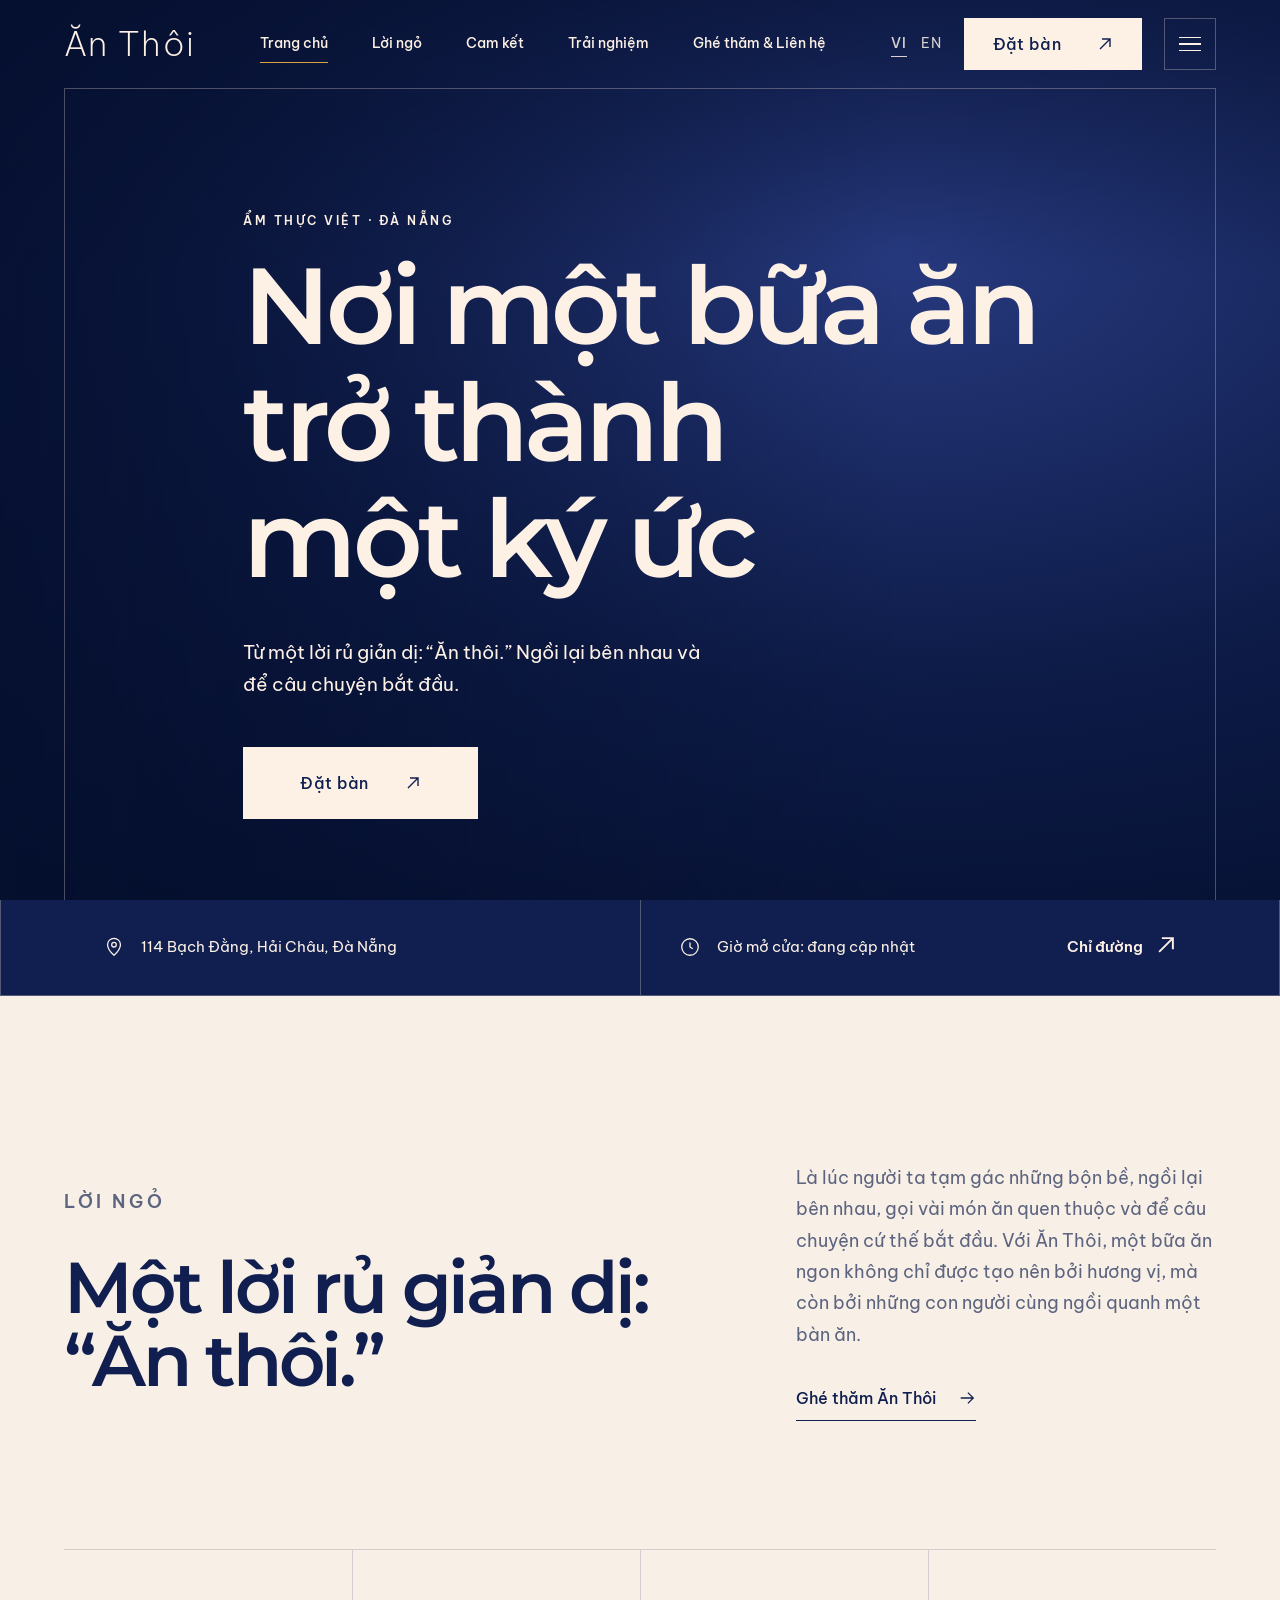
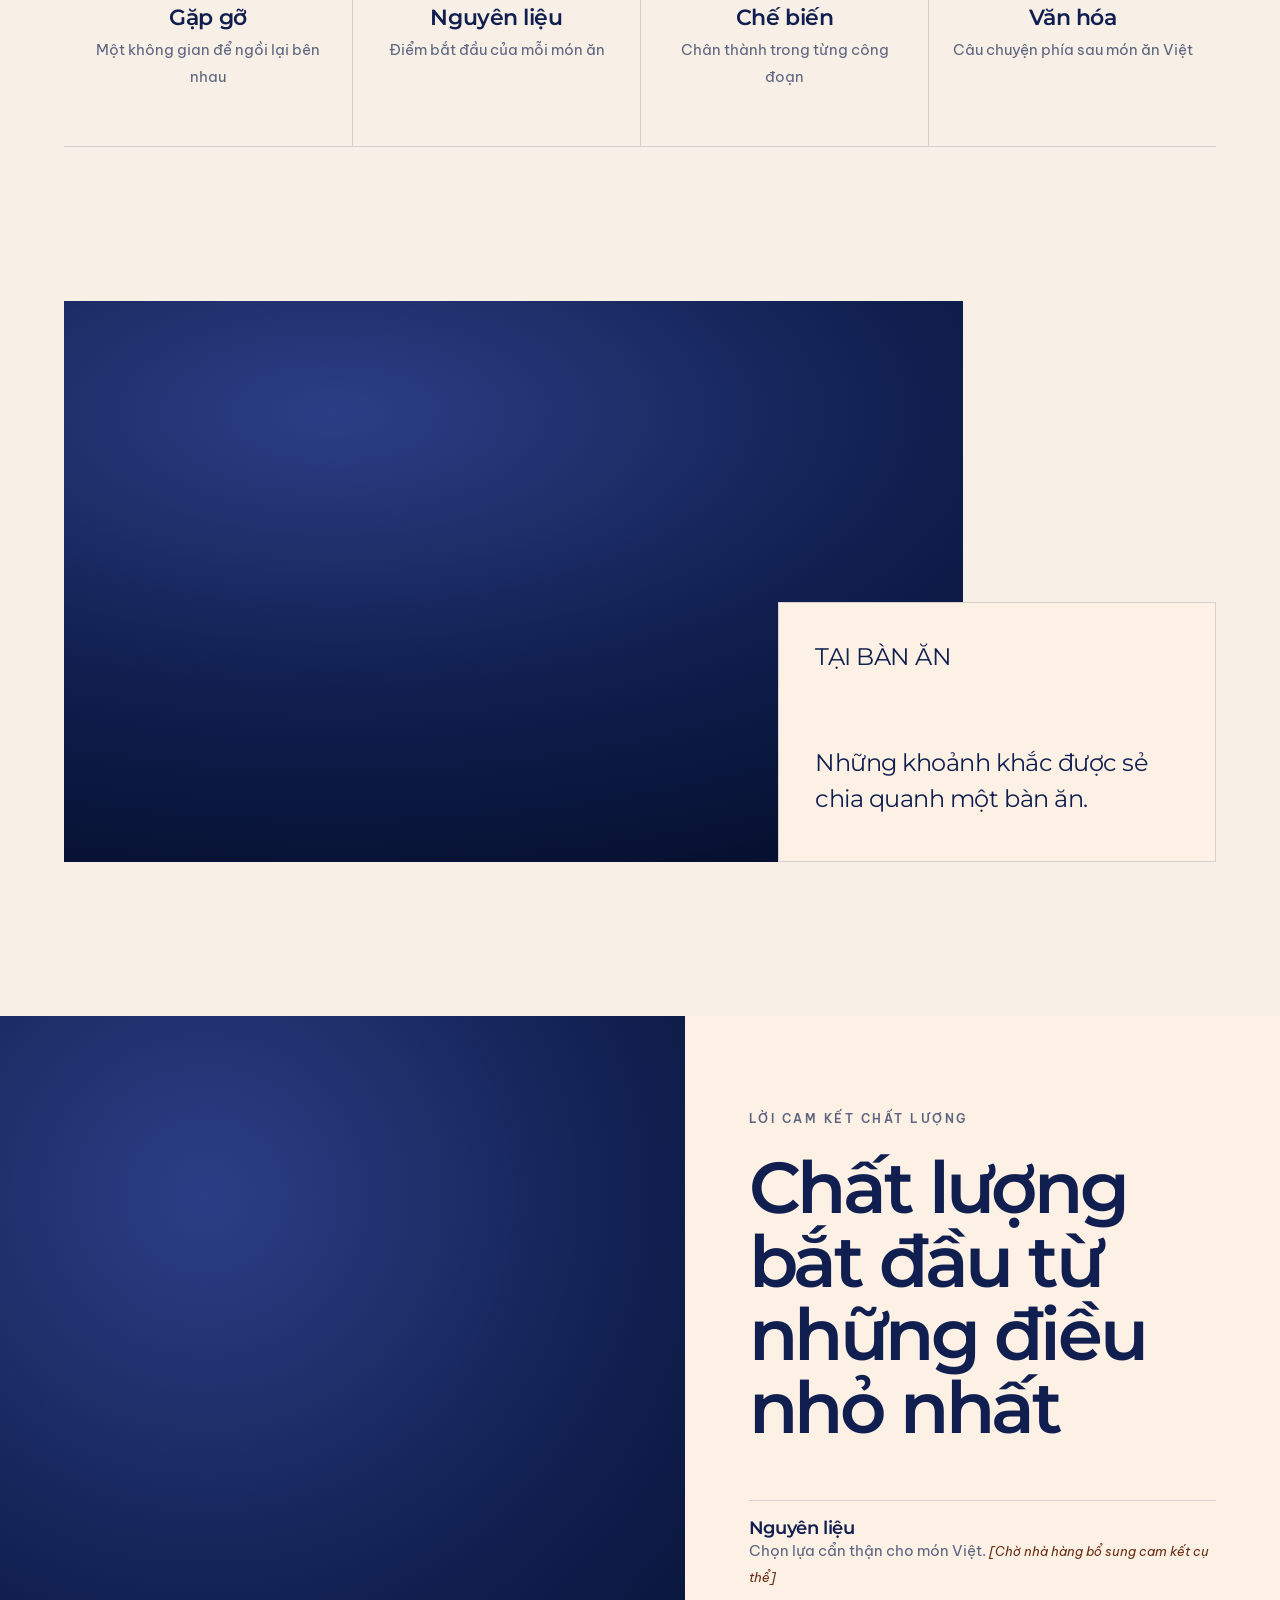
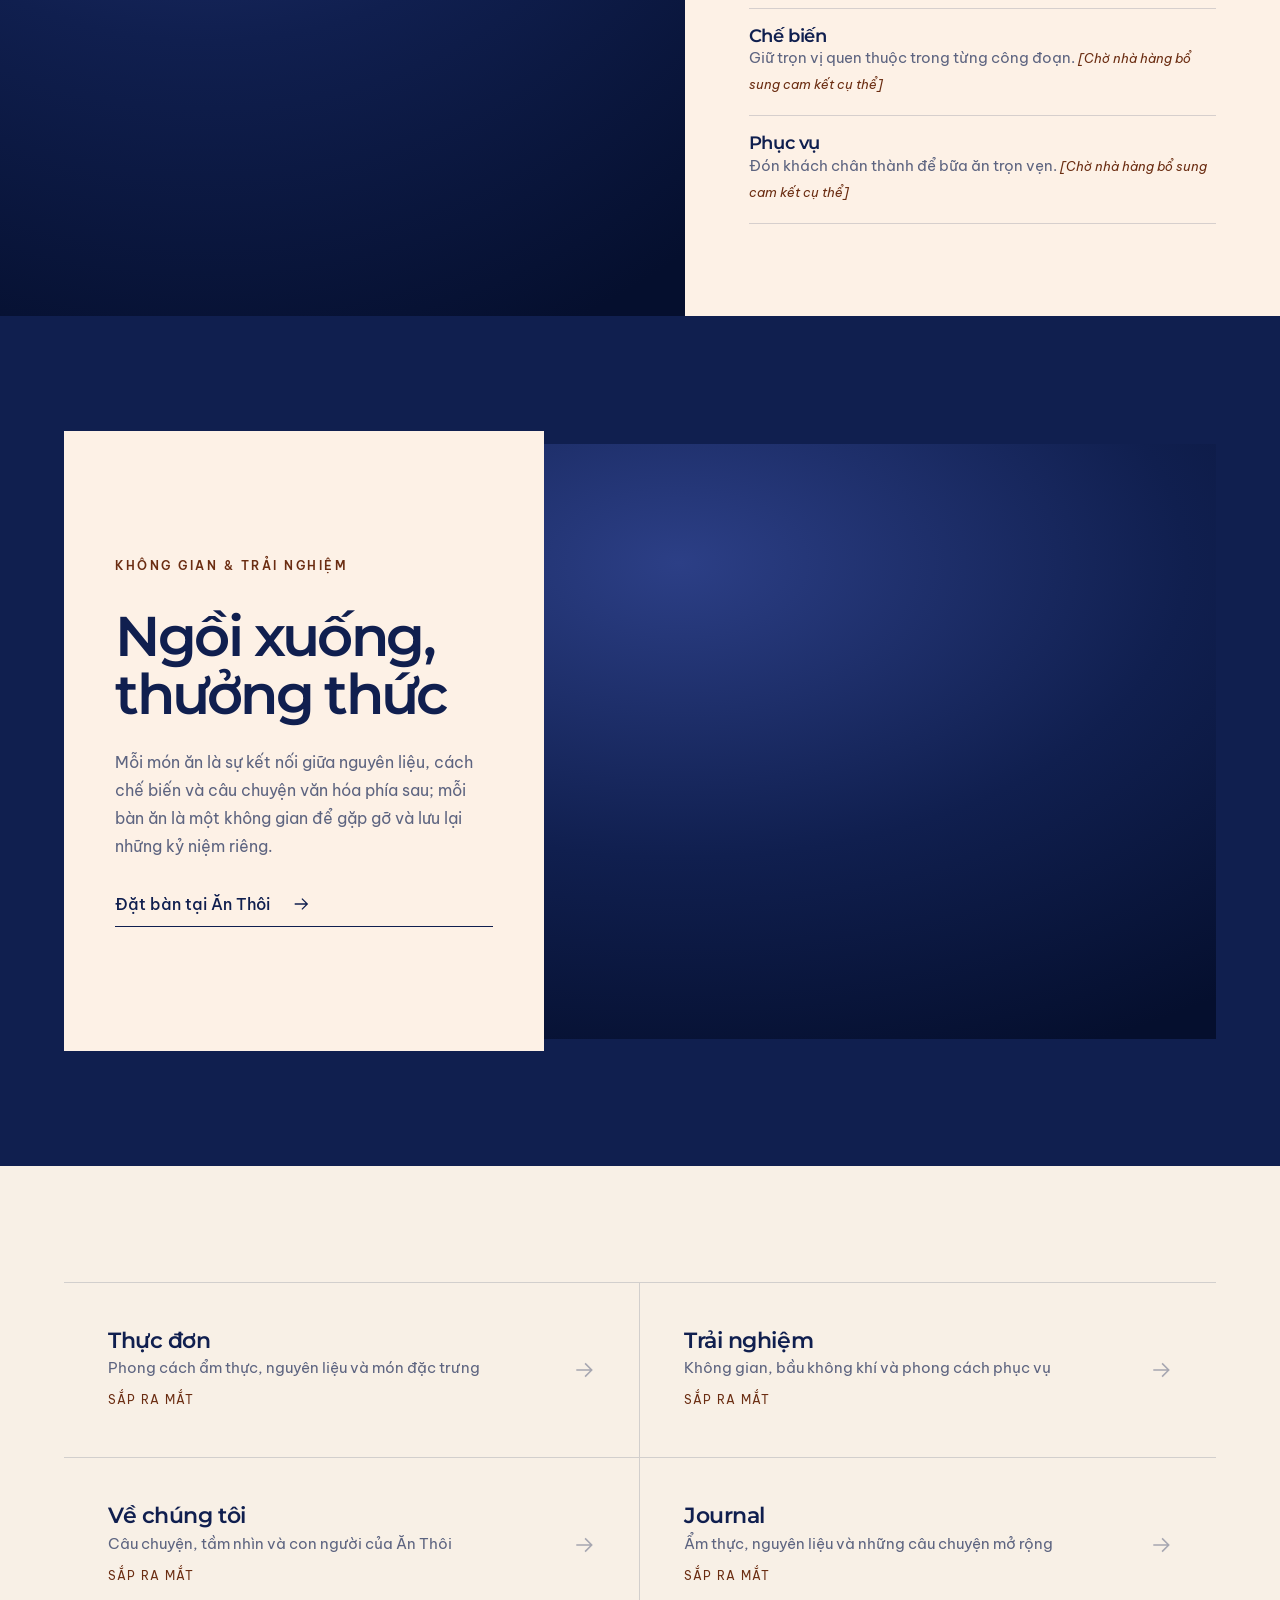
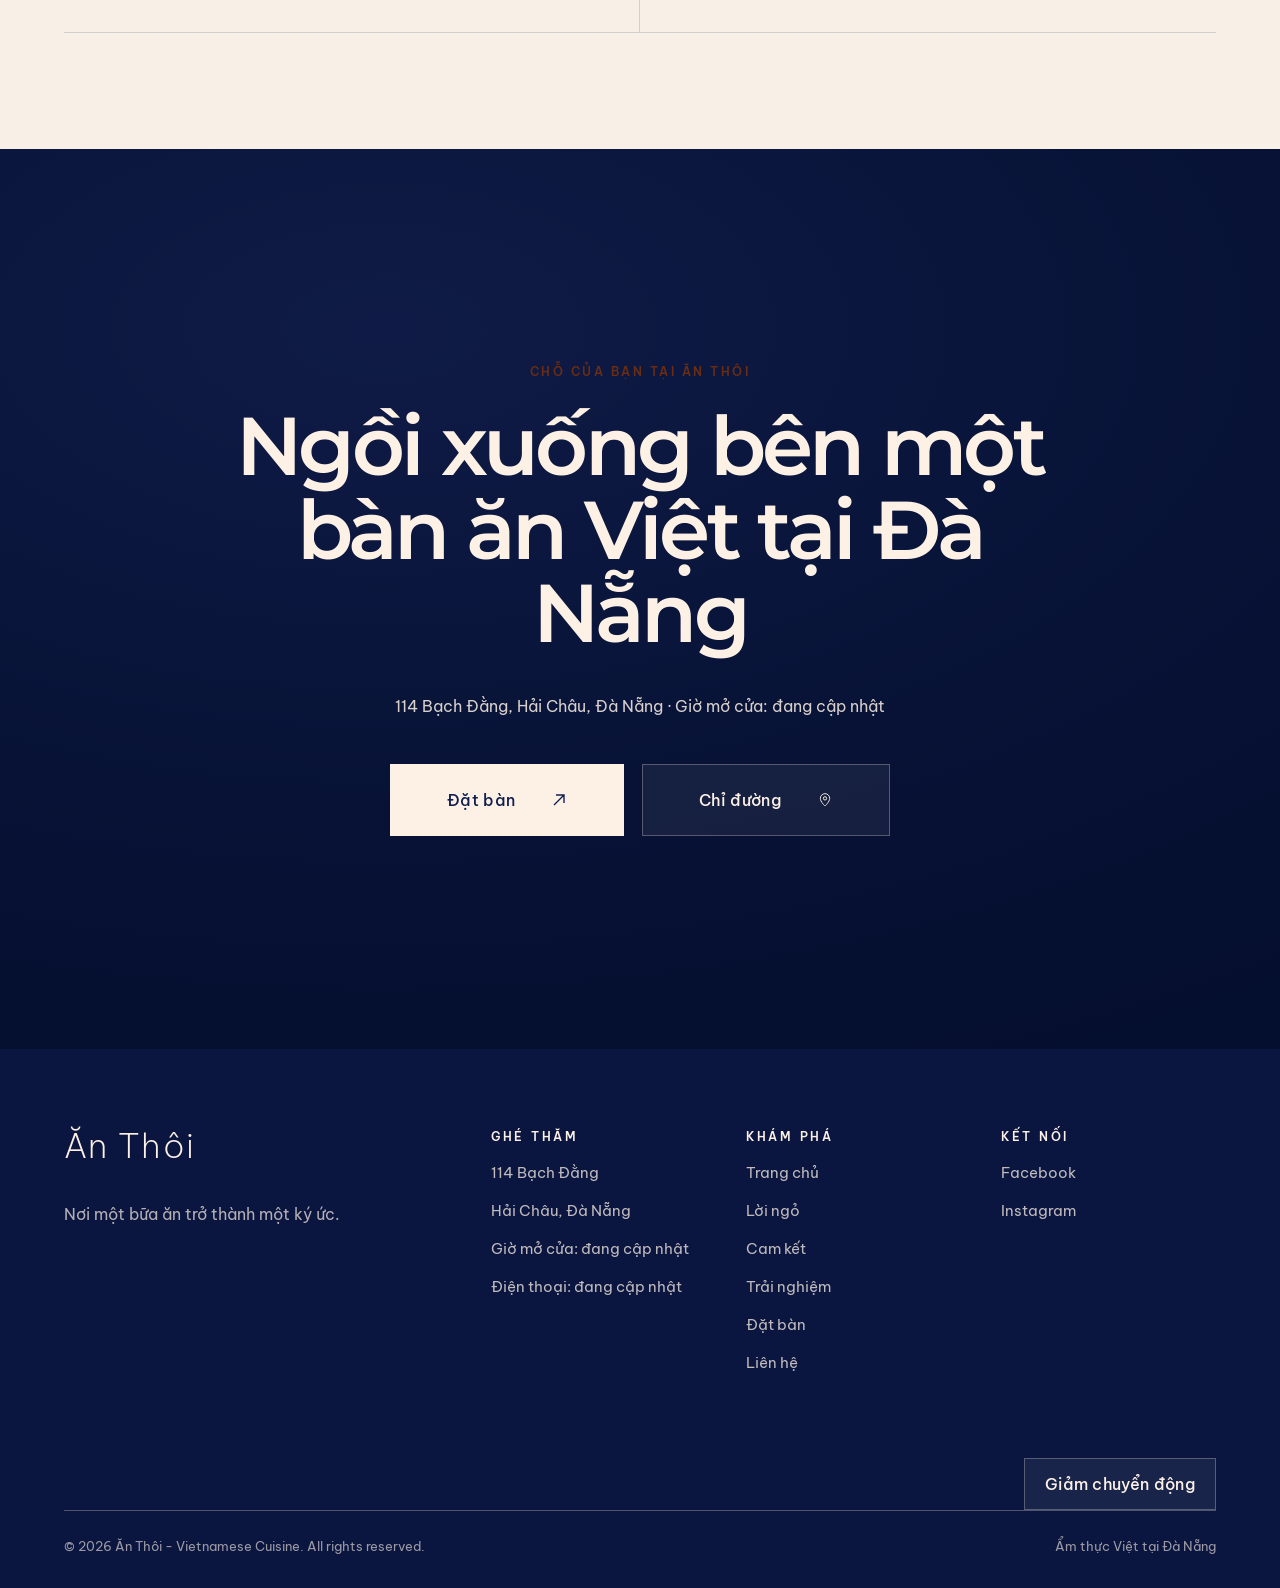
==== index.html @ 27030e76 "first commit" ====
<!DOCTYPE html>
<html lang="vi">
<head>
<meta charset="utf-8">
<meta name="viewport" content="width=device-width,initial-scale=1">
<title>Ăn Thôi - Ẩm thực Việt tại Đà Nẵng</title>
<meta name="description" content="Ăn Thôi - nhà hàng ẩm thực Việt tại 114 Bạch Đằng, Hải Châu, Đà Nẵng. Nơi một bữa ăn trở thành một ký ức.">
<link rel="preconnect" href="https://fonts.googleapis.com"><link rel="preconnect" href="https://fonts.gstatic.com" crossorigin>
<link href="https://fonts.googleapis.com/css2?family=Be+Vietnam+Pro:wght@200;400;500;600&family=Montserrat:wght@400;600&display=swap" rel="stylesheet">
<link rel="stylesheet" href="css/style.css">
</head>
<body>
<header class="header"><div class="header__in">
  <a class="logo" href="index.html" aria-label="Ăn Thôi - về trang chủ">Ăn Thôi</a>
  <nav class="nav" aria-label="Điều hướng chính">
    <a href="index.html" aria-current="page">Trang chủ</a>
    <a href="index.html#loi-ngo">Lời ngỏ</a>
    <a href="index.html#cam-ket">Cam kết</a>
    <a href="index.html#trai-nghiem">Trải nghiệm</a>
    <a href="lien-he.html">Ghé thăm &amp; Liên hệ</a>
  </nav>
  <div class="header__r">
    <span class="lang" aria-label="Ngôn ngữ"><b>VI</b><span>EN</span></span>
    <a class="btn" href="lien-he.html#dat-ban"><span>Đặt bàn</span><svg viewBox="0 0 16 16" fill="none" stroke="currentColor" stroke-width="1.4" aria-hidden="true"><path d="M3 13 13 3M5 3h8v8"/></svg></a>
    <button class="burger" aria-expanded="false" aria-controls="menu" aria-label="Mở menu"><i></i><i></i><i></i></button>
  </div>
</div></header>
<div class="drawer" id="menu" aria-hidden="true">
  <div class="drawer__bg"></div>
  <aside class="drawer__panel" aria-label="Menu">
    <div class="drawer__top"><a class="logo" href="index.html">Ăn Thôi</a><button class="drawer__close" type="button" aria-label="Đóng menu"><svg viewBox="0 0 20 20" fill="none" stroke="currentColor" stroke-width="1.5" aria-hidden="true"><path d="M4 4l12 12M16 4 4 16"/></svg></button></div>
    <nav class="drawer__nav" aria-label="Menu chính">
      <a href="index.html"><span>Trang chủ</span><svg viewBox="0 0 20 20" fill="none" stroke="currentColor" stroke-width="1.4" aria-hidden="true"><path d="M3 10h14M11 4l6 6-6 6"/></svg></a>
      <a href="index.html#loi-ngo"><span>Lời ngỏ</span><svg viewBox="0 0 20 20" fill="none" stroke="currentColor" stroke-width="1.4" aria-hidden="true"><path d="M3 10h14M11 4l6 6-6 6"/></svg></a>
      <a href="index.html#cam-ket"><span>Cam kết</span><svg viewBox="0 0 20 20" fill="none" stroke="currentColor" stroke-width="1.4" aria-hidden="true"><path d="M3 10h14M11 4l6 6-6 6"/></svg></a>
      <a href="index.html#trai-nghiem"><span>Trải nghiệm</span><svg viewBox="0 0 20 20" fill="none" stroke="currentColor" stroke-width="1.4" aria-hidden="true"><path d="M3 10h14M11 4l6 6-6 6"/></svg></a>
      <a href="lien-he.html"><span>Ghé thăm &amp; Liên hệ</span><svg viewBox="0 0 20 20" fill="none" stroke="currentColor" stroke-width="1.4" aria-hidden="true"><path d="M3 10h14M11 4l6 6-6 6"/></svg></a>
    </nav>
    <div class="drawer__foot"><a class="btn btn--navy btn--wide" href="lien-he.html#dat-ban"><span>Đặt bàn</span><svg viewBox="0 0 16 16" fill="none" stroke="currentColor" stroke-width="1.4" aria-hidden="true"><path d="M3 13 13 3M5 3h8v8"/></svg></a></div>
  </aside>
</div>
<main>
<section class="hero" aria-label="Giới thiệu">
  <div class="media">
    <img alt="" data-asset="heroImage" fetchpriority="high">
    <video autoplay muted loop playsinline preload="auto" data-asset="heroVideo"></video>
  </div>
  <div class="wrap hero__in">
    <p class="eyebrow">Ẩm thực Việt · Đà Nẵng</p>
    <h1><span class="l" style="--i:0"><span>Nơi một bữa ăn</span></span><span class="l" style="--i:1"><span>trở thành</span></span><span class="l" style="--i:2"><span>một ký ức</span></span></h1>
    <p class="hero__sub">Từ một lời rủ giản dị: “Ăn thôi.” Ngồi lại bên nhau và để câu chuyện bắt đầu.</p>
    <a class="btn btn--lg" href="lien-he.html#dat-ban"><span>Đặt bàn</span><svg viewBox="0 0 16 16" fill="none" stroke="currentColor" stroke-width="1.4" aria-hidden="true"><path d="M3 13 13 3M5 3h8v8"/></svg></a>
  </div>
</section>

<section class="infobar" aria-label="Thông tin ghé thăm"><div class="wrap">
  <div class="cell"><svg viewBox="0 0 24 24" fill="none" stroke="currentColor" stroke-width="1.4" aria-hidden="true"><path d="M12 21s7-6.2 7-11.5A7 7 0 0 0 5 9.5C5 14.8 12 21 12 21Z"/><circle cx="12" cy="9.5" r="2.5"/></svg><span>114 Bạch Đằng, Hải Châu, Đà Nẵng</span></div>
  <div class="cell"><span style="display:flex;gap:16px;align-items:center"><svg viewBox="0 0 24 24" fill="none" stroke="currentColor" stroke-width="1.4" aria-hidden="true"><circle cx="12" cy="12" r="9"/><path d="M12 7v5l3 2"/></svg><span>Giờ mở cửa: đang cập nhật</span></span><a href="https://www.google.com/maps/search/?api=1&query=114+B%E1%BA%A1ch+%C4%90%E1%BA%B1ng+H%E1%BA%A3i+Ch%C3%A2u+%C4%90%C3%A0+N%E1%BA%B5ng" target="_blank" rel="noopener">Chỉ đường <svg viewBox="0 0 16 16" fill="none" stroke="currentColor" stroke-width="1.4" aria-hidden="true"><path d="M3 13 13 3M5 3h8v8"/></svg></a></div>
</div></section>

<section class="intro wrap" id="loi-ngo">
  <div class="intro__top">
    <div class="reveal"><p class="eyebrow">Lời ngỏ</p><h2>Một lời rủ giản dị:<br>“Ăn thôi.”</h2></div>
    <div class="reveal">
      <p>Là lúc người ta tạm gác những bộn bề, ngồi lại bên nhau, gọi vài món ăn quen thuộc và để câu chuyện cứ thế bắt đầu. Với Ăn Thôi, một bữa ăn ngon không chỉ được tạo nên bởi hương vị, mà còn bởi những con người cùng ngồi quanh một bàn ăn.</p>
      <a class="link" href="lien-he.html">Ghé thăm Ăn Thôi <svg viewBox="0 0 20 20" fill="none" stroke="currentColor" stroke-width="1.4" aria-hidden="true"><path d="M3 10h14M11 4l6 6-6 6"/></svg></a>
    </div>
  </div>
  <div class="quad reveal">
    <div><h3>Gặp gỡ</h3><p>Một không gian để ngồi lại bên nhau</p></div>
    <div><h3>Nguyên liệu</h3><p>Điểm bắt đầu của mỗi món ăn</p></div>
    <div><h3>Chế biến</h3><p>Chân thành trong từng công đoạn</p></div>
    <div><h3>Văn hóa</h3><p>Câu chuyện phía sau món ăn Việt</p></div>
  </div>
</section>

<section class="moment wrap" aria-label="Tại bàn ăn">
  <div class="moment__box">
    <div class="media zoom"><img alt="Khoảnh khắc tại bàn ăn Ăn Thôi" data-asset="momentImage" loading="lazy"></div>
    <div class="card reveal"><p class="eyebrow">Tại bàn ăn</p><p>Những khoảnh khắc được sẻ chia quanh một bàn ăn.</p></div>
  </div>
</section>

<section class="split" id="cam-ket">
  <div class="media zoom"><img alt="Chuẩn bị món ăn tại Ăn Thôi" data-asset="qualityImage" loading="lazy"></div>
  <div class="panel reveal">
    <p class="eyebrow">Lời cam kết chất lượng</p>
    <h2>Chất lượng bắt đầu từ những điều nhỏ nhất</h2>
    <div class="pledge">
      <div><h3>Nguyên liệu</h3><p>Chọn lựa cẩn thận cho món Việt. <em>[Chờ nhà hàng bổ sung cam kết cụ thể]</em></p></div>
      <div><h3>Chế biến</h3><p>Giữ trọn vị quen thuộc trong từng công đoạn. <em>[Chờ nhà hàng bổ sung cam kết cụ thể]</em></p></div>
      <div><h3>Phục vụ</h3><p>Đón khách chân thành để bữa ăn trọn vẹn. <em>[Chờ nhà hàng bổ sung cam kết cụ thể]</em></p></div>
    </div>
  </div>
</section>

<section class="feature on-dark" id="trai-nghiem">
  <div class="wrap">
    <div class="card reveal">
      <p class="eyebrow" style="color:var(--rust)">Không gian &amp; trải nghiệm</p>
      <h2>Ngồi xuống, thưởng thức</h2>
      <p>Mỗi món ăn là sự kết nối giữa nguyên liệu, cách chế biến và câu chuyện văn hóa phía sau; mỗi bàn ăn là một không gian để gặp gỡ và lưu lại những kỷ niệm riêng.</p>
      <a class="link" href="lien-he.html#dat-ban">Đặt bàn tại Ăn Thôi <svg viewBox="0 0 20 20" fill="none" stroke="currentColor" stroke-width="1.4" aria-hidden="true"><path d="M3 10h14M11 4l6 6-6 6"/></svg></a>
    </div>
    <div class="media zoom"><img alt="Không gian Ăn Thôi" data-asset="experienceImage" loading="lazy"></div>
  </div>
</section>

<section class="wrap" aria-label="Khám phá thêm"><div class="tiles reveal">
  <div class="tile"><div><h3>Thực đơn</h3><p>Phong cách ẩm thực, nguyên liệu và món đặc trưng</p><small>Sắp ra mắt</small></div><svg viewBox="0 0 20 20" fill="none" stroke="currentColor" stroke-width="1.4" aria-hidden="true"><path d="M3 10h14M11 4l6 6-6 6"/></svg></div>
  <div class="tile"><div><h3>Trải nghiệm</h3><p>Không gian, bầu không khí và phong cách phục vụ</p><small>Sắp ra mắt</small></div><svg viewBox="0 0 20 20" fill="none" stroke="currentColor" stroke-width="1.4" aria-hidden="true"><path d="M3 10h14M11 4l6 6-6 6"/></svg></div>
  <div class="tile"><div><h3>Về chúng tôi</h3><p>Câu chuyện, tầm nhìn và con người của Ăn Thôi</p><small>Sắp ra mắt</small></div><svg viewBox="0 0 20 20" fill="none" stroke="currentColor" stroke-width="1.4" aria-hidden="true"><path d="M3 10h14M11 4l6 6-6 6"/></svg></div>
  <div class="tile"><div><h3>Journal</h3><p>Ẩm thực, nguyên liệu và những câu chuyện mở rộng</p><small>Sắp ra mắt</small></div><svg viewBox="0 0 20 20" fill="none" stroke="currentColor" stroke-width="1.4" aria-hidden="true"><path d="M3 10h14M11 4l6 6-6 6"/></svg></div>
</div></section>

<section class="cta" aria-label="Đặt bàn">
  <div class="media"><img alt="" data-asset="ctaImage" loading="lazy"></div>
  <div class="wrap cta__in reveal">
    <p class="eyebrow">Chỗ của bạn tại Ăn Thôi</p>
    <h2>Ngồi xuống bên một bàn ăn Việt tại Đà Nẵng</h2>
    <p class="cta__line">114 Bạch Đằng, Hải Châu, Đà Nẵng · Giờ mở cửa: đang cập nhật</p>
    <div class="cta__btns">
      <a class="btn btn--lg" href="lien-he.html#dat-ban"><span>Đặt bàn</span><svg viewBox="0 0 16 16" fill="none" stroke="currentColor" stroke-width="1.4" aria-hidden="true"><path d="M3 13 13 3M5 3h8v8"/></svg></a>
      <a class="btn btn--ghost btn--lg" href="https://www.google.com/maps/search/?api=1&query=114+B%E1%BA%A1ch+%C4%90%E1%BA%B1ng+H%E1%BA%A3i+Ch%C3%A2u+%C4%90%C3%A0+N%E1%BA%B5ng" target="_blank" rel="noopener"><span>Chỉ đường</span><svg viewBox="0 0 24 24" fill="none" stroke="currentColor" stroke-width="1.4" aria-hidden="true"><path d="M12 21s7-6.2 7-11.5A7 7 0 0 0 5 9.5C5 14.8 12 21 12 21Z"/><circle cx="12" cy="9.5" r="2.5"/></svg></a>
    </div>
  </div>
</section>
</main>
<footer class="footer"><div class="wrap">
  <div class="footer__grid">
    <div><a class="logo" href="index.html">Ăn Thôi</a><p class="footer__tag">Nơi một bữa ăn trở thành một ký ức.</p></div>
    <div><h4>Ghé thăm</h4><ul><li>114 Bạch Đằng</li><li>Hải Châu, Đà Nẵng</li><li>Giờ mở cửa: đang cập nhật</li><li>Điện thoại: đang cập nhật</li></ul></div>
    <div><h4>Khám phá</h4><ul><li><a href="index.html">Trang chủ</a></li><li><a href="index.html#loi-ngo">Lời ngỏ</a></li><li><a href="index.html#cam-ket">Cam kết</a></li><li><a href="index.html#trai-nghiem">Trải nghiệm</a></li><li><a href="lien-he.html#dat-ban">Đặt bàn</a></li><li><a href="lien-he.html">Liên hệ</a></li></ul></div>
    <div><h4>Kết nối</h4><ul><li><a href="https://www.facebook.com/" target="_blank" rel="noopener">Facebook</a></li><li><a href="https://www.instagram.com/" target="_blank" rel="noopener">Instagram</a></li></ul></div>
  </div>
  <div class="footer__tools"><button class="btn btn--ghost" id="reduceMotion" type="button" aria-pressed="false"><span>Giảm chuyển động</span></button></div>
  <div class="footer__bar"><span>© 2026 Ăn Thôi - Vietnamese Cuisine. All rights reserved.</span><span>Ẩm thực Việt tại Đà Nẵng</span></div>
</div></footer>
<script src="js/assets-config.js"></script>
<script src="js/script.js"></script>
</body></html>
---- css/style.css ----
/* ===== 1. TOKENS ===== */
:root{
  --navy:#101f4f; --navy-d:#050f2e; --cream:#fdf1e6; --paper:#f8f0e6;
  --ink:#101f4f; --muted:#5d6480; --rust:#6b2d12; --gold:#d9a441;
  --line:rgba(16,31,79,.16); --line-l:rgba(253,241,230,.28);
  --f-head:"Montserrat",system-ui,sans-serif;
  --f-body:"Be Vietnam Pro",system-ui,sans-serif;
  --ease:cubic-bezier(.2,.7,.2,1); --pad:clamp(20px,5vw,92px);
}
/* ===== 2. BASE ===== */
*{box-sizing:border-box;margin:0}
html{scroll-behavior:smooth}
body{background:var(--paper);color:var(--ink);font:400 1rem/1.75 var(--f-body);-webkit-font-smoothing:antialiased;overflow-x:hidden}
img,video{max-width:100%;display:block}
a{color:inherit;text-decoration:none}
:focus-visible{outline:2px solid var(--gold);outline-offset:3px}
h1,h2,h3{font-family:var(--f-head);font-weight:600;letter-spacing:-.045em;line-height:1.02}
h2{font-size:clamp(2.4rem,5.6vw,5.2rem)}
.eyebrow{font-size:.78rem;font-weight:600;letter-spacing:.2em;text-transform:uppercase;color:var(--rust);margin-bottom:22px}
.on-dark .eyebrow,.hero .eyebrow{color:var(--cream)}
.wrap{padding-inline:var(--pad);max-width:1560px;margin-inline:auto}
.muted{color:var(--muted)}
/* Khung ảnh: có nền gradient dự phòng khi chưa có file */
.media{position:relative;overflow:hidden;background:radial-gradient(120% 90% at 30% 20%,#2c3f86,var(--navy) 55%,var(--navy-d))}
.media img,.media video{position:absolute;inset:0;width:100%;height:100%;object-fit:cover}
/* ===== 3. NÚT & LINK ===== */
.btn{display:inline-flex;align-items:center;gap:36px;min-height:52px;padding:0 28px;background:var(--cream);color:var(--navy);border:1px solid var(--cream);font:500 1rem var(--f-body);letter-spacing:.02em;cursor:pointer;position:relative;overflow:hidden;transition:color .4s var(--ease),transform .3s var(--ease)}
.btn::before{content:"";position:absolute;inset:0;background:var(--gold);transform:translateY(101%);transition:transform .45s var(--ease)}
.btn>*{position:relative;z-index:1}
.btn:hover::before,.btn:focus-visible::before{transform:none}
.btn:active{transform:scale(.97)}
.btn svg{width:16px;height:16px;transition:transform .35s var(--ease)} .btn:hover svg{transform:translate(3px,-3px)}
.btn--navy{background:var(--navy);color:var(--cream);border-color:var(--navy)} .btn--navy::before{background:var(--navy-d)}
.btn--lg{min-height:72px;padding:0 56px 0 56px}
.link{display:inline-flex;align-items:center;gap:22px;padding-bottom:8px;border-bottom:1px solid currentColor;font-weight:500;transition:gap .35s var(--ease),color .3s}
.link:hover{gap:34px;color:var(--rust)}
.link svg{width:18px;height:18px}
/* ===== 4. HEADER ===== */
.header{position:fixed;inset:0 0 auto;z-index:60;color:var(--cream);transition:background .4s,box-shadow .4s}
.header__in{display:flex;align-items:center;justify-content:space-between;gap:24px;height:88px;padding-inline:var(--pad)}
.header.is-solid{background:var(--navy);box-shadow:0 12px 30px rgba(5,15,46,.25)}
.header.is-solid .header__in{height:72px}
.logo{font:200 2.1rem/1 var(--f-body);letter-spacing:.04em}
.nav{display:flex;gap:44px;opacity:0;pointer-events:none;transition:opacity .5s}
.is-solid .nav{opacity:1;pointer-events:auto}
.nav a,.menu a.sub{font-size:.9rem;font-weight:500;position:relative;padding:6px 0}
.nav a::after{content:"";position:absolute;left:0;bottom:0;width:100%;height:1px;background:var(--gold);transform:scaleX(0);transform-origin:right;transition:transform .4s var(--ease)}
.nav a:hover::after,.nav a[aria-current]::after{transform:scaleX(1);transform-origin:left}
.header__r{display:flex;align-items:center;gap:22px}
.lang{display:flex;gap:14px;font-size:.88rem;letter-spacing:.06em;opacity:.85}
.lang b{font-weight:500;border-bottom:1px solid currentColor}
.burger{width:52px;height:52px;background:none;border:1px solid var(--line-l);color:inherit;cursor:pointer;transition:background .3s}
.burger:hover{background:rgba(253,241,230,.12)}
.burger i{display:block;width:22px;height:1.5px;background:currentColor;margin:5px auto;transition:transform .4s var(--ease),opacity .3s}
.burger[aria-expanded=true] i:nth-child(1){transform:translateY(6.5px) rotate(45deg)}
.burger[aria-expanded=true] i:nth-child(2){opacity:0}
.burger[aria-expanded=true] i:nth-child(3){transform:translateY(-6.5px) rotate(-45deg)}
/* Menu toàn màn hình */
/* ===== 5. HERO ===== */
.hero{position:relative;min-height:100svh;display:flex;align-items:flex-end;color:var(--cream);overflow:hidden;padding:150px 0 clamp(50px,9vh,110px)}
.hero>.media{position:absolute;inset:-5% 0;background:radial-gradient(110% 80% at 70% 30%,#33489a,var(--navy) 55%,var(--navy-d))}
.hero::before{content:"";position:absolute;inset:0;z-index:1;background:linear-gradient(90deg,rgba(5,15,46,.78),rgba(5,15,46,.25) 70%),linear-gradient(180deg,rgba(5,15,46,.5),transparent 30%)}
/* đường kẻ lưới mảnh như bản mẫu */
.hero::after{content:"";position:absolute;inset:88px var(--pad) 0;z-index:2;border:solid var(--line-l);border-width:1px 1px 0;pointer-events:none}
.hero__in{position:relative;z-index:3}
.hero h1{font-size:clamp(3rem,8.4vw,8rem);line-height:.98;margin:0 0 34px;font-weight:600}
.hero h1 .l{display:block;overflow:hidden;padding-bottom:.1em}
.hero h1 .l>span{display:block;transform:translateY(110%);animation:rise 1.2s var(--ease) forwards;animation-delay:calc(.2s + var(--i)*.15s)}
@keyframes rise{to{transform:none}}
.hero__sub,.hero .btn,.hero .eyebrow{opacity:0;animation:fade 1s .8s forwards}
.hero .eyebrow{animation-delay:.1s}
@keyframes fade{to{opacity:1}}
.hero__sub{max-width:36ch;font-size:1.2rem;line-height:1.7;opacity:0;margin-bottom:46px}
/* ===== 6. THANH THÔNG TIN ===== */
.infobar{background:var(--navy);color:var(--cream)}
.infobar .wrap{display:grid;grid-template-columns:1fr 1fr;border:solid var(--line-l);border-width:0 1px 1px}
.infobar .cell{display:flex;align-items:center;gap:16px;padding:34px clamp(20px,3vw,48px);font-size:.95rem}
.infobar .cell+.cell{border-left:1px solid var(--line-l);justify-content:space-between}
.infobar svg{width:22px;height:22px;flex:none}
.infobar a{display:inline-flex;gap:12px;font-weight:600}
/* ===== 7. LỜI NGỎ ===== */
.intro{padding-block:clamp(90px,13vw,190px) 0}
.intro__top{display:grid;grid-template-columns:1.5fr 1fr;gap:clamp(30px,8vw,140px);align-items:center}
.intro__top p{color:var(--muted);font-size:1.12rem;margin-bottom:34px}
.quad{display:grid;grid-template-columns:repeat(4,1fr);margin-top:clamp(70px,10vw,140px);border-block:1px solid var(--line)}
.quad div{padding:56px 20px;text-align:center;transition:background .4s}
.quad div+div{border-left:1px solid var(--line)}
.quad div:hover{background:var(--cream)}
.quad h3{font-size:1.4rem;letter-spacing:-.02em;margin-bottom:8px}
.quad p{color:var(--muted);font-size:.95rem}
/* ===== 8. ẢNH LỚN + THẺ CHỒNG ===== */
.moment{padding-block:clamp(90px,12vw,170px) 0}
.moment__box{position:relative;padding-bottom:0}
.moment .media{width:78%;aspect-ratio:16/10}
.moment .card{position:absolute;right:0;bottom:0;width:min(460px,38%);background:var(--cream);border:1px solid var(--line);padding:36px 36px 44px}
.moment .card .eyebrow{margin:0 0 70px;color:var(--navy)}
.moment .card p{font-size:1.5rem;line-height:1.5;letter-spacing:-.02em;font-family:var(--f-head);font-weight:400}
/* ===== 9. SPLIT (ảnh + khung kem) ===== */
.split{display:grid;grid-template-columns:1.15fr 1fr;margin-top:clamp(90px,12vw,170px);min-height:min(100svh,900px)}
.split .media{min-height:520px}
.panel{background:var(--cream);padding:clamp(40px,7vw,120px) clamp(24px,5vw,90px);display:flex;flex-direction:column;justify-content:center}
.panel h2{margin-bottom:30px}
.panel>p{color:var(--muted);margin-bottom:22px;max-width:46ch}
.panel .link{align-self:flex-start;margin-top:14px}
.pledge{margin-top:26px;border-top:1px solid var(--line)}
.pledge div{padding:18px 0;border-bottom:1px solid var(--line)}
.pledge h3{font-size:1.15rem;letter-spacing:-.02em}
.pledge p{color:var(--muted);font-size:.93rem}
.pledge em{color:var(--rust);font-size:.82rem}
/* ===== 10. TRẢI NGHIỆM (nền navy, thẻ chồng) ===== */
.feature{background:var(--navy);color:var(--cream);padding-block:clamp(60px,9vw,130px)}
.feature .wrap{display:grid;grid-template-columns:repeat(12,1fr);align-items:center}
.feature .card{grid-column:1/6;grid-row:1;z-index:2;background:var(--cream);color:var(--navy);padding:clamp(32px,4vw,64px);min-height:620px;display:flex;flex-direction:column;justify-content:center}
.feature .card h2{font-size:clamp(2.2rem,4.4vw,4.4rem);margin-bottom:26px}
.feature .card p{color:var(--muted);margin-bottom:30px}
.feature .media{grid-column:5/13;grid-row:1;aspect-ratio:4/3.1}
/* ===== 11. LỜI MỜI + LƯỚI LIÊN KẾT ===== */
.invite{padding-block:clamp(90px,12vw,170px) 0}
.invite__top{display:grid;grid-template-columns:1.5fr 1fr;gap:clamp(30px,8vw,140px);align-items:end;margin-bottom:clamp(50px,8vw,110px)}
.invite__top p{color:var(--muted)}
.split--flip{margin-top:0;grid-template-columns:1.25fr 1fr}
.tiles{display:grid;grid-template-columns:1fr 1fr;border-top:1px solid var(--line);margin-block:clamp(70px,9vw,130px)}
.tile{padding:46px 44px;border-bottom:1px solid var(--line);display:flex;justify-content:space-between;align-items:center;gap:20px;transition:background .4s}
.tile:nth-child(odd){border-right:1px solid var(--line)}
.tile:hover{background:var(--cream)}
.tile h3{font-size:1.4rem;letter-spacing:-.02em;margin-bottom:4px}
.tile p{color:var(--muted);font-size:.92rem}
.tile small{display:block;margin-top:8px;color:var(--rust);font-size:.78rem;letter-spacing:.1em;text-transform:uppercase}
.tile svg{width:22px;height:22px;opacity:.35;flex:none}
/* ===== 12. LIÊN HỆ / ĐẶT BÀN ===== */
.page-top{background:var(--navy);color:var(--cream);padding:170px 0 clamp(60px,9vw,120px)}
.page-top h1{font-size:clamp(3rem,8vw,7.5rem)}
.contact{display:grid;grid-template-columns:5fr 6fr;gap:clamp(30px,6vw,110px);padding-block:clamp(70px,9vw,130px)}
.info dl{display:grid;gap:26px;margin-bottom:36px}
.info dt{font:600 .78rem var(--f-body);letter-spacing:.2em;text-transform:uppercase;color:var(--rust);margin-bottom:4px}
.info .media{aspect-ratio:16/10;margin-top:40px}
.form{display:grid;grid-template-columns:1fr 1fr;gap:22px;align-content:start;background:var(--cream);padding:clamp(24px,4vw,56px)}
.form h2{grid-column:1/-1;font-size:clamp(2rem,3.4vw,3rem)}
.field{display:grid;gap:6px} .field.full{grid-column:1/-1}
.field label{font-size:.85rem;color:var(--muted)}
.field input,.field select,.field textarea{width:100%;min-height:52px;padding:12px 14px;background:transparent;color:var(--navy);border:1px solid var(--line);font:inherit;transition:border-color .3s}
.field textarea{min-height:100px;resize:vertical}
.field input:focus,.field select:focus,.field textarea:focus{border-color:var(--navy);outline:0}
.field .err{color:#a8321a;font-size:.82rem;min-height:1.2em}
.form .btn{grid-column:1/-1;justify-content:space-between}
.form__ok{grid-column:1/-1;padding:18px;border:1px solid var(--navy)}
/* ===== 13. FOOTER ===== */
.footer{background:var(--navy-d);color:var(--cream);padding-block:80px 30px}
.footer__grid{display:grid;grid-template-columns:1.5fr 1fr 1fr 1fr;gap:40px}
.footer h4{font:600 .78rem var(--f-body);letter-spacing:.2em;text-transform:uppercase;color:var(--gold);margin-bottom:16px}
.footer ul{padding:0} .footer li{list-style:none;color:rgba(253,241,230,.75);font-size:.93rem;margin-bottom:8px}
.footer a:hover{color:var(--gold)}
.footer__bar{margin-top:60px;padding-top:24px;border-top:1px solid var(--line-l);display:flex;justify-content:space-between;gap:16px;flex-wrap:wrap;font-size:.82rem;color:rgba(253,241,230,.6)}
/* ===== 14. REVEAL ===== */
.reveal{opacity:0;transform:translateY(28px);transition:opacity 1s var(--ease),transform 1s var(--ease)}
.reveal.is-in{opacity:1;transform:none}
.media.zoom img,.media.zoom video{transform:scale(1.14);transition:transform 2s var(--ease)}
.media.zoom.is-in img,.media.zoom.is-in video{transform:scale(1)}
/* ===== 15. RESPONSIVE ===== */
@media(max-width:1100px){.nav{display:none}}
@media(max-width:900px){
  .header__in{height:72px}.lang{display:none}.hero::after{inset-block-start:72px}
  .intro__top,.invite__top,.contact,.split,.split--flip{grid-template-columns:1fr}
  .quad{grid-template-columns:1fr 1fr}.quad div:nth-child(3){border-left:0}.quad div:nth-child(n+3){border-top:1px solid var(--line)}
  .moment .media{width:100%;aspect-ratio:4/3}
  .moment .card{position:static;width:100%;margin-top:-1px}.moment .card .eyebrow{margin-bottom:30px}
  .feature .wrap{display:block}.feature .card{min-height:0}.feature .media{aspect-ratio:4/3}
  .tiles{grid-template-columns:1fr}.tile:nth-child(odd){border-right:0}
  .infobar .wrap{grid-template-columns:1fr}.infobar .cell+.cell{border-left:0;border-top:1px solid var(--line-l)}
  .footer__grid{grid-template-columns:1fr 1fr}
}
@media(max-width:560px){.form{grid-template-columns:1fr}.footer__grid{grid-template-columns:1fr}.header__r .btn{padding:0 16px;gap:10px;min-height:46px}.header__r .btn svg{display:none}.quad{grid-template-columns:1fr}.quad div+div{border-left:0;border-top:1px solid var(--line)}.btn--lg{padding:0 28px;width:100%;justify-content:space-between}}
@media(prefers-reduced-motion:reduce){*{animation-duration:.01s!important;animation-delay:0s!important;transition-duration:.01s!important}html{scroll-behavior:auto}}

/* ===== 16. NGĂN KÉO MENU (bên phải) ===== */
.drawer{position:fixed;inset:0;z-index:80;visibility:hidden;transition:visibility 0s .6s}
.drawer.is-open{visibility:visible;transition:none}
.drawer__bg{position:absolute;inset:0;background:rgba(5,15,46,.62);opacity:0;transition:opacity .5s}
.drawer.is-open .drawer__bg{opacity:1}
.drawer__panel{position:absolute;inset:0 0 0 auto;width:min(100%,clamp(400px,40vw,640px));background:var(--paper);color:var(--navy);display:flex;flex-direction:column;transform:translateX(100%);transition:transform .6s var(--ease)}
.drawer.is-open .drawer__panel{transform:none}
.drawer__top{display:flex;justify-content:space-between;align-items:center;flex:none;height:100px;padding:0 clamp(24px,3.5vw,48px);border-bottom:1px solid var(--line)}
.drawer__close{display:grid;place-items:center;width:52px;height:52px;border:1px solid var(--line);background:none;color:var(--navy);cursor:pointer;transition:background .3s}
.drawer__close:hover{background:var(--cream)} .drawer__close svg{width:20px;height:20px}
.drawer__nav{flex:1;overflow-y:auto;padding:8px clamp(24px,3.5vw,48px)}
.drawer__nav a{display:flex;justify-content:space-between;align-items:center;gap:20px;padding:30px 0;border-bottom:1px solid var(--line);font:500 clamp(1.4rem,2.2vw,2rem)/1.2 var(--f-body);transition:padding-left .4s var(--ease),color .3s}
.drawer__nav a:hover{padding-left:14px;color:var(--rust)}
.drawer__nav svg{width:22px;height:22px;flex:none}
.drawer__foot{flex:none;padding:24px clamp(24px,3.5vw,48px);border-top:1px solid var(--line)}
.btn--wide{width:100%;justify-content:space-between;min-height:68px;padding:0 36px}
/* ===== 17. KHỐI ĐẶT BÀN CUỐI TRANG ===== */
.cta{position:relative;min-height:100svh;display:grid;place-items:center;text-align:center;color:var(--cream);overflow:hidden;padding:120px 0}
.cta .media{position:absolute;inset:0}
.cta::before{content:"";position:absolute;inset:0;z-index:1;background:rgba(5,15,46,.72)}
.cta__in{position:relative;z-index:2;display:flex;flex-direction:column;align-items:center}
.cta h2{max-width:15ch;margin-bottom:36px;font-size:clamp(2.6rem,6.4vw,6rem)}
.cta__line{color:rgba(253,241,230,.85);margin-bottom:44px}
.cta__btns{display:flex;gap:18px;flex-wrap:wrap;justify-content:center}
.btn--ghost{background:rgba(253,241,230,.06);color:var(--cream);border-color:var(--line-l)}
.btn--ghost:hover,.btn--ghost:focus-visible{color:var(--navy)}
/* ===== 18. FOOTER (cập nhật) ===== */
.footer{background:#0a1640}
.footer__grid{grid-template-columns:1.8fr 1fr 1fr 1fr}
.footer h4{color:var(--cream);font-weight:600;letter-spacing:.22em}
.footer__tag{margin-top:34px;max-width:30ch;color:rgba(253,241,230,.7)}
.footer li{margin-bottom:12px}
.footer__tools{display:flex;justify-content:flex-end;margin-top:70px}
.footer__tools .btn{min-height:52px;padding:0 20px}
.footer__bar{margin-top:0}
/* ===== 19. GIẢM CHUYỂN ĐỘNG (nút ở footer) ===== */
.reduce-motion *,.reduce-motion *::before,.reduce-motion *::after{animation-duration:.01s!important;animation-delay:0s!important;transition-duration:.01s!important;scroll-behavior:auto!important}
@media(max-width:900px){.drawer__top{height:80px}.drawer__nav a{padding:24px 0}.footer__grid{grid-template-columns:1fr 1fr}}
@media(max-width:560px){.cta__btns .btn{width:100%;justify-content:space-between}.footer__grid{grid-template-columns:1fr}.footer__tools{justify-content:stretch}.footer__tools .btn{width:100%}}
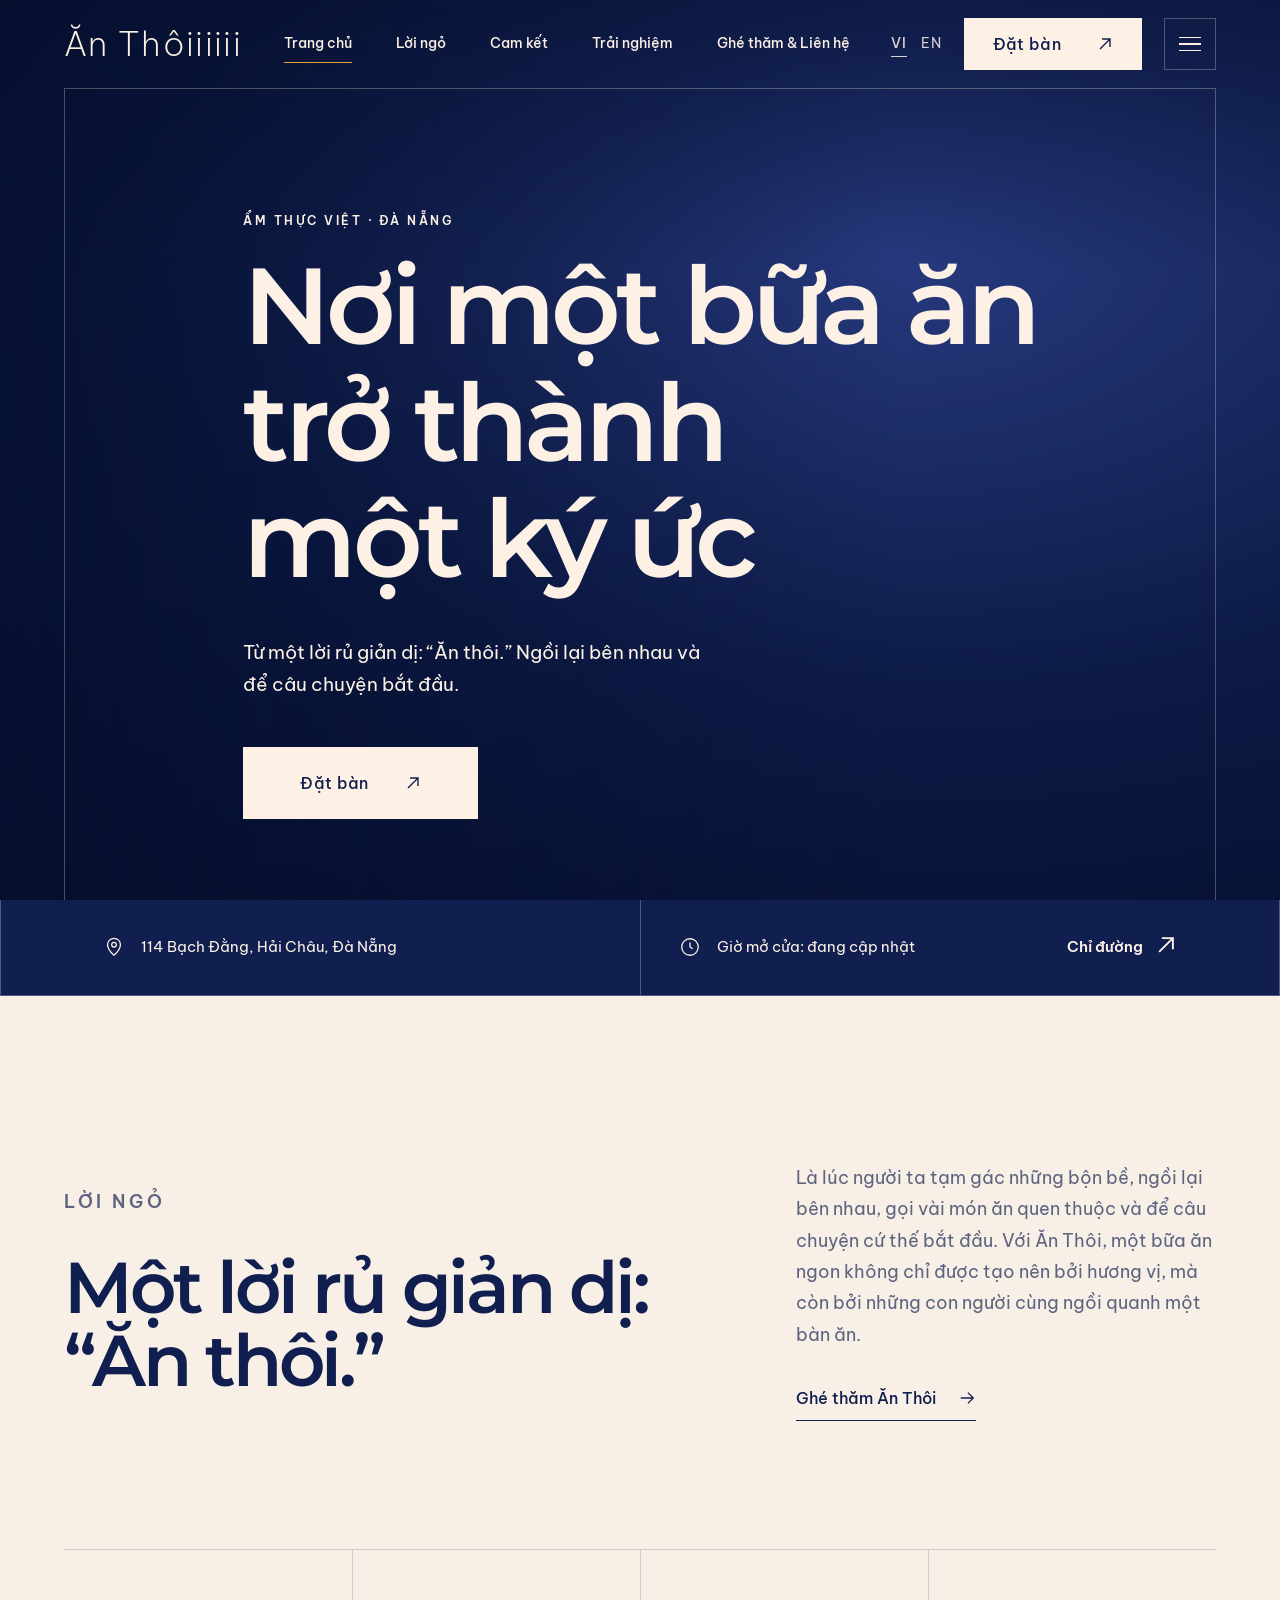
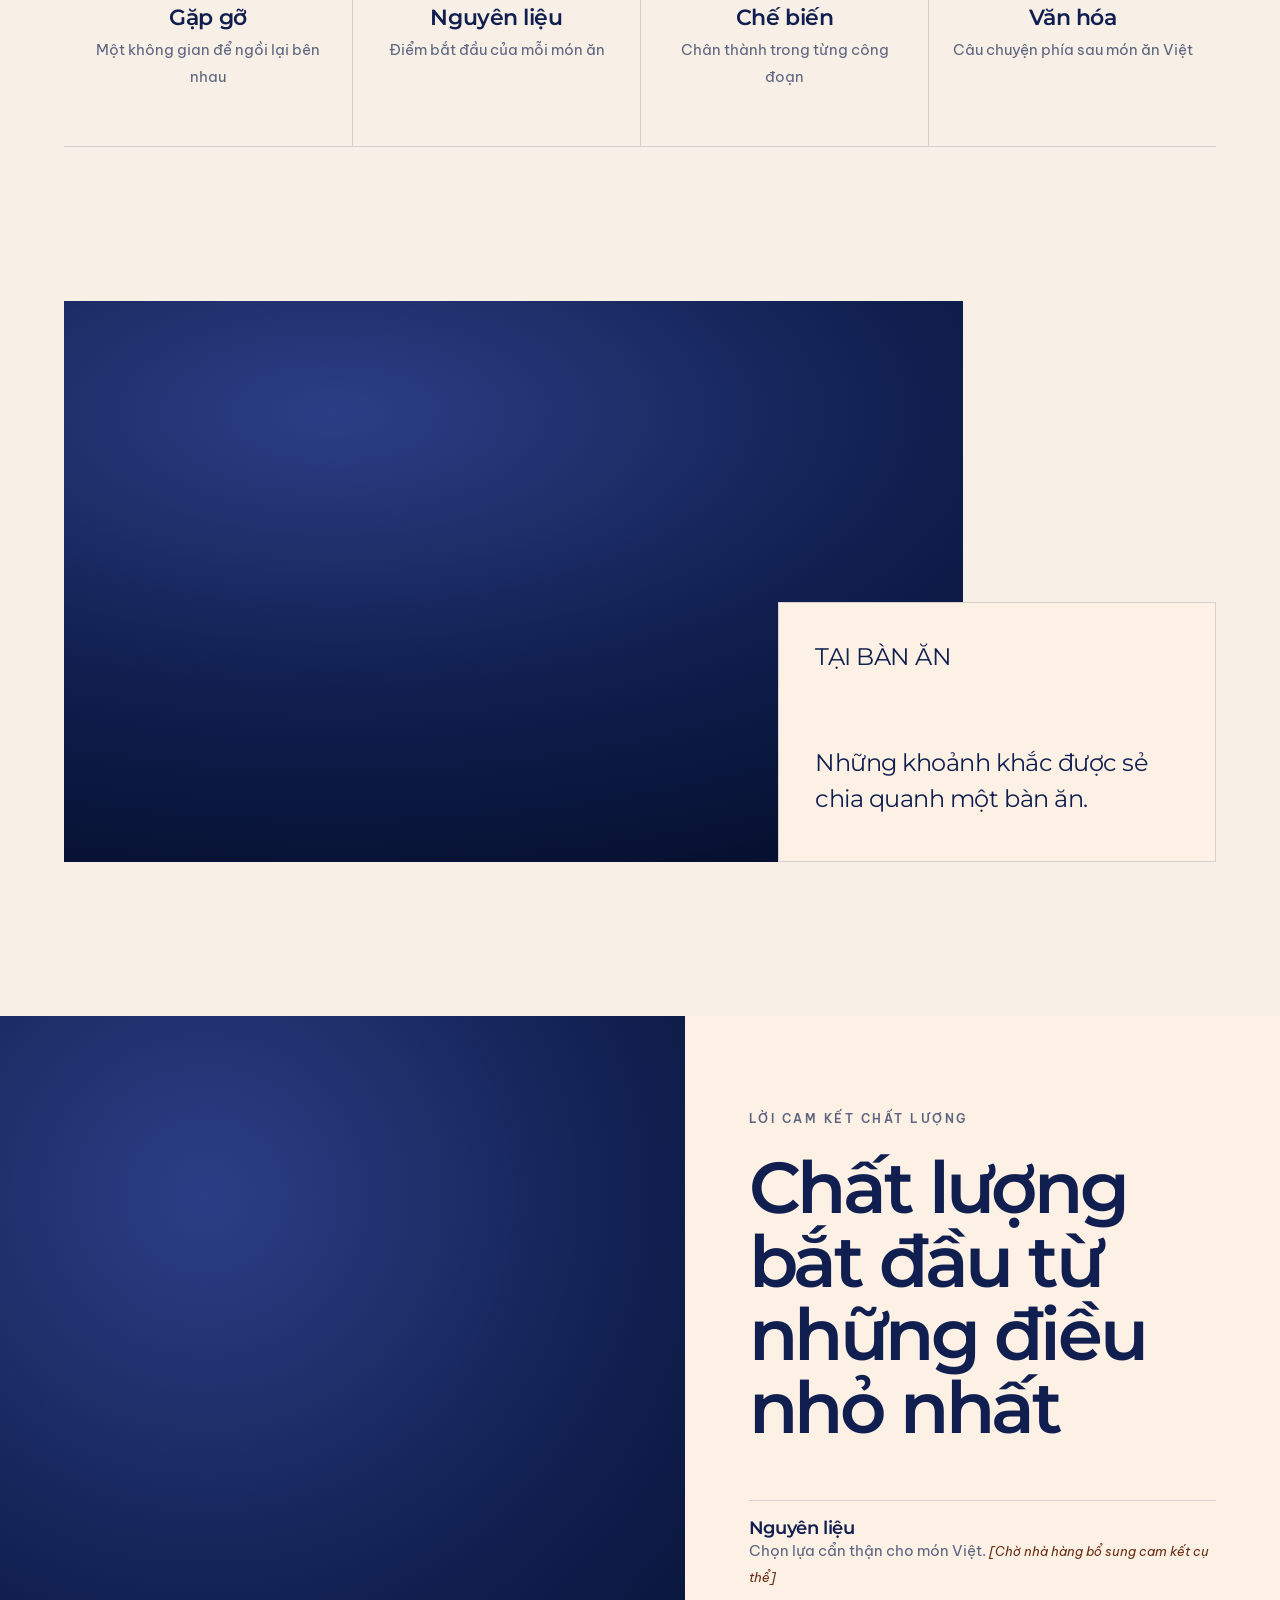
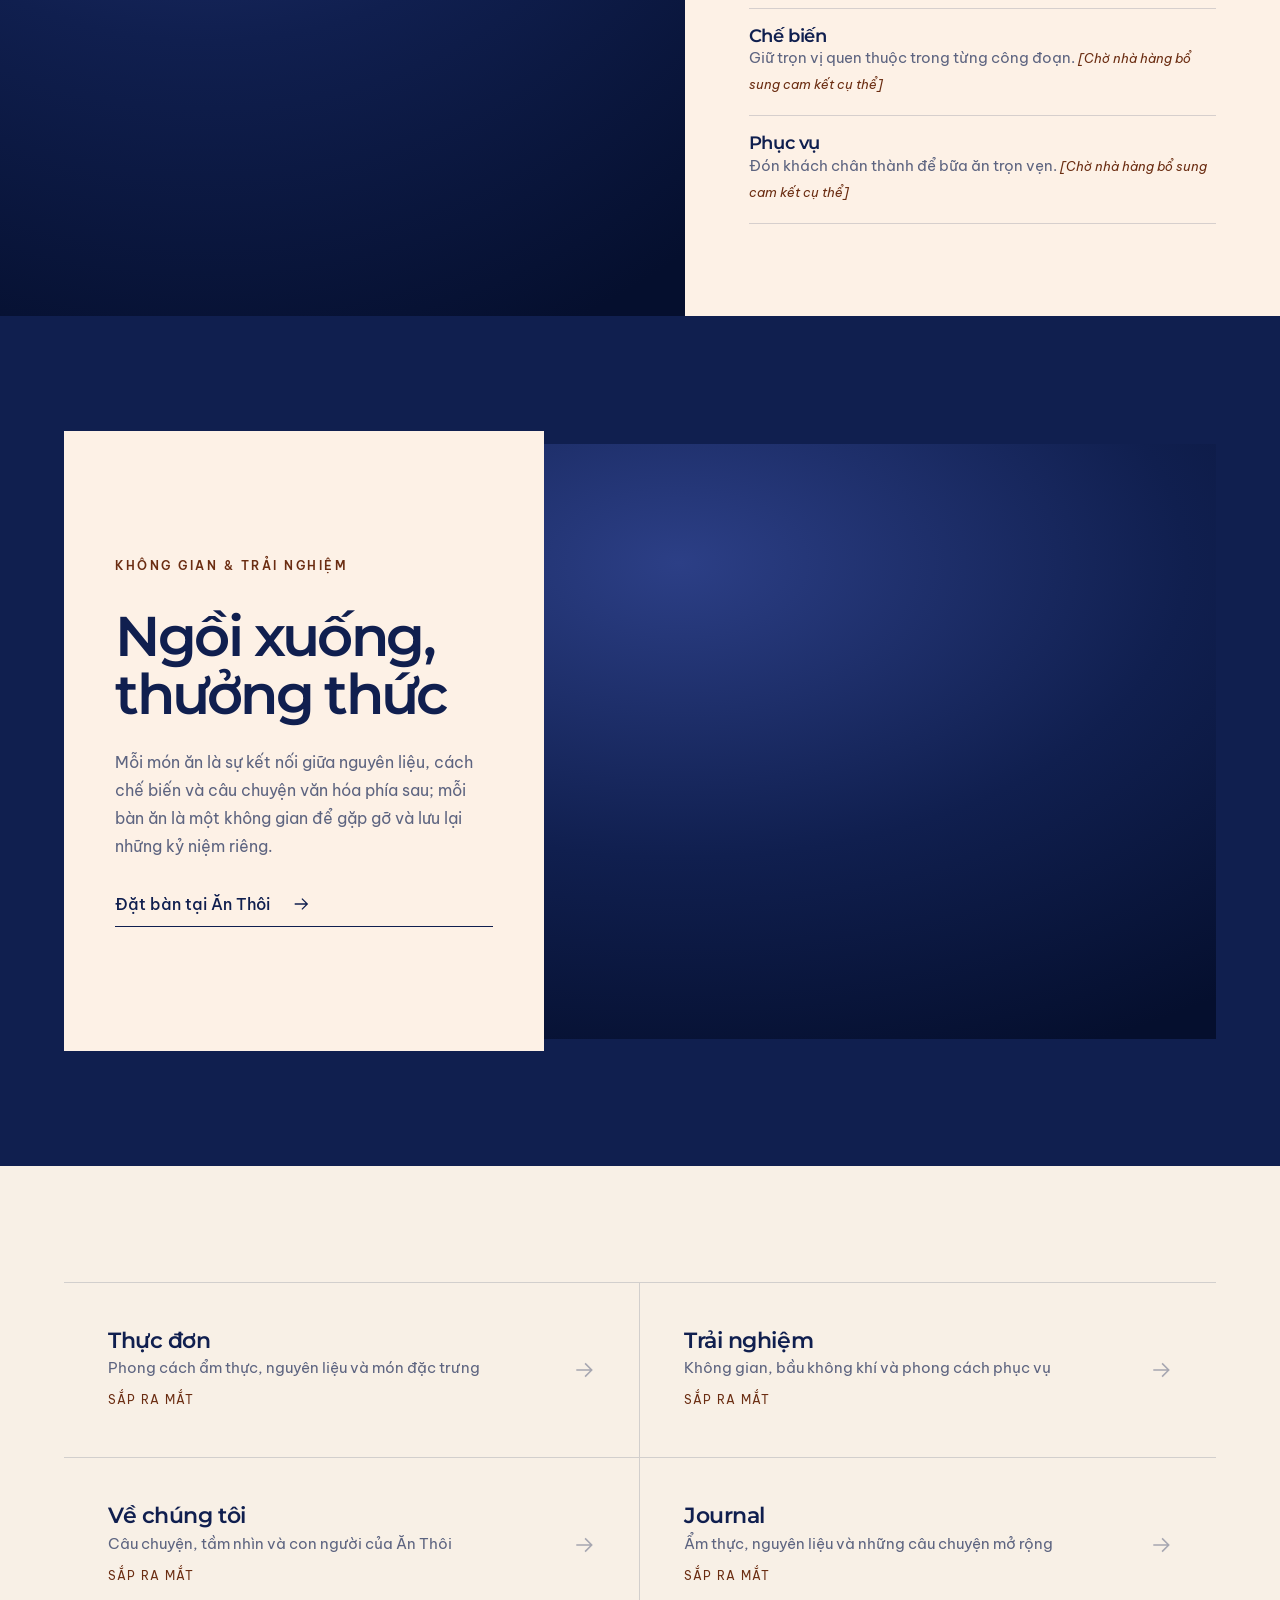
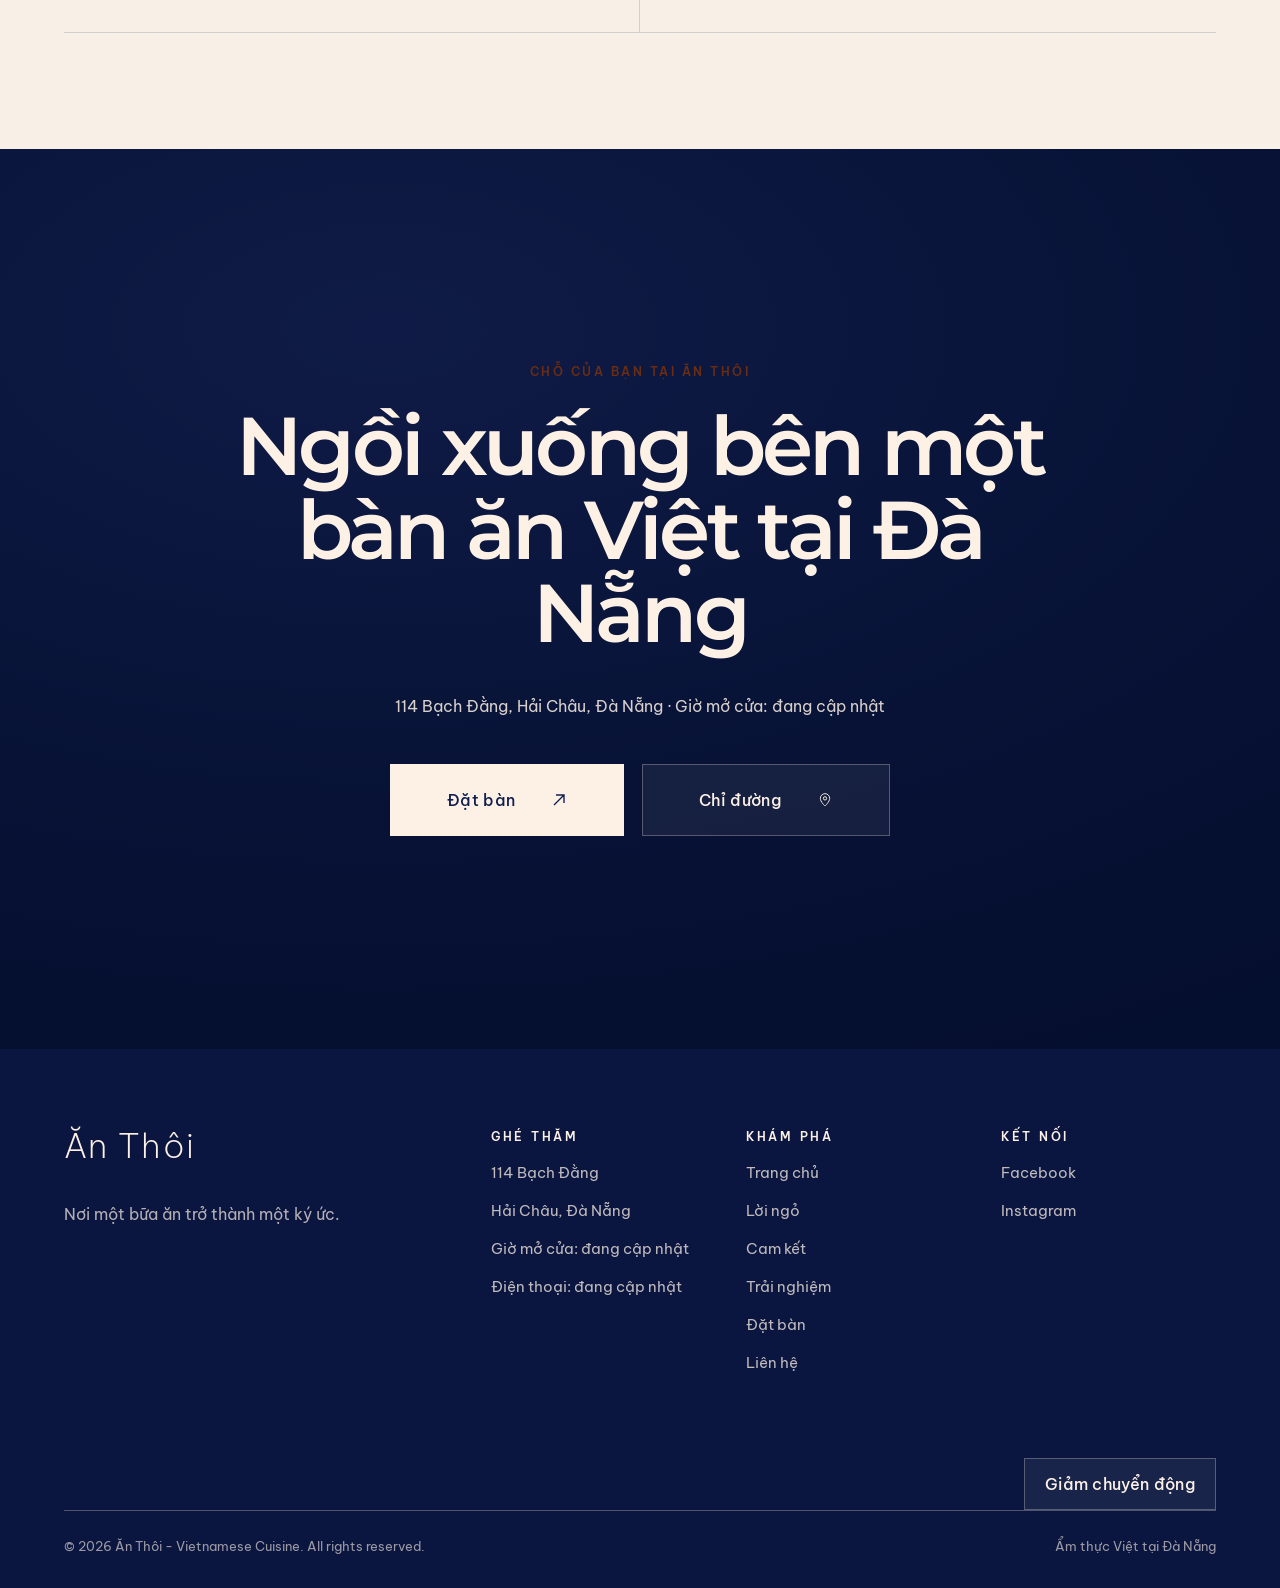
==== commit fc23a424: "1" ====
--- a/index.html
+++ b/index.html
@@ -11,7 +11,7 @@
 </head>
 <body>
 <header class="header"><div class="header__in">
-  <a class="logo" href="index.html" aria-label="Ăn Thôi - về trang chủ">Ăn Thôi</a>
+  <a class="logo" href="index.html" aria-label="Ăn Thôi - về trang chủ">Ăn Thôiiiiii</a>
   <nav class="nav" aria-label="Điều hướng chính">
     <a href="index.html" aria-current="page">Trang chủ</a>
     <a href="index.html#loi-ngo">Lời ngỏ</a>
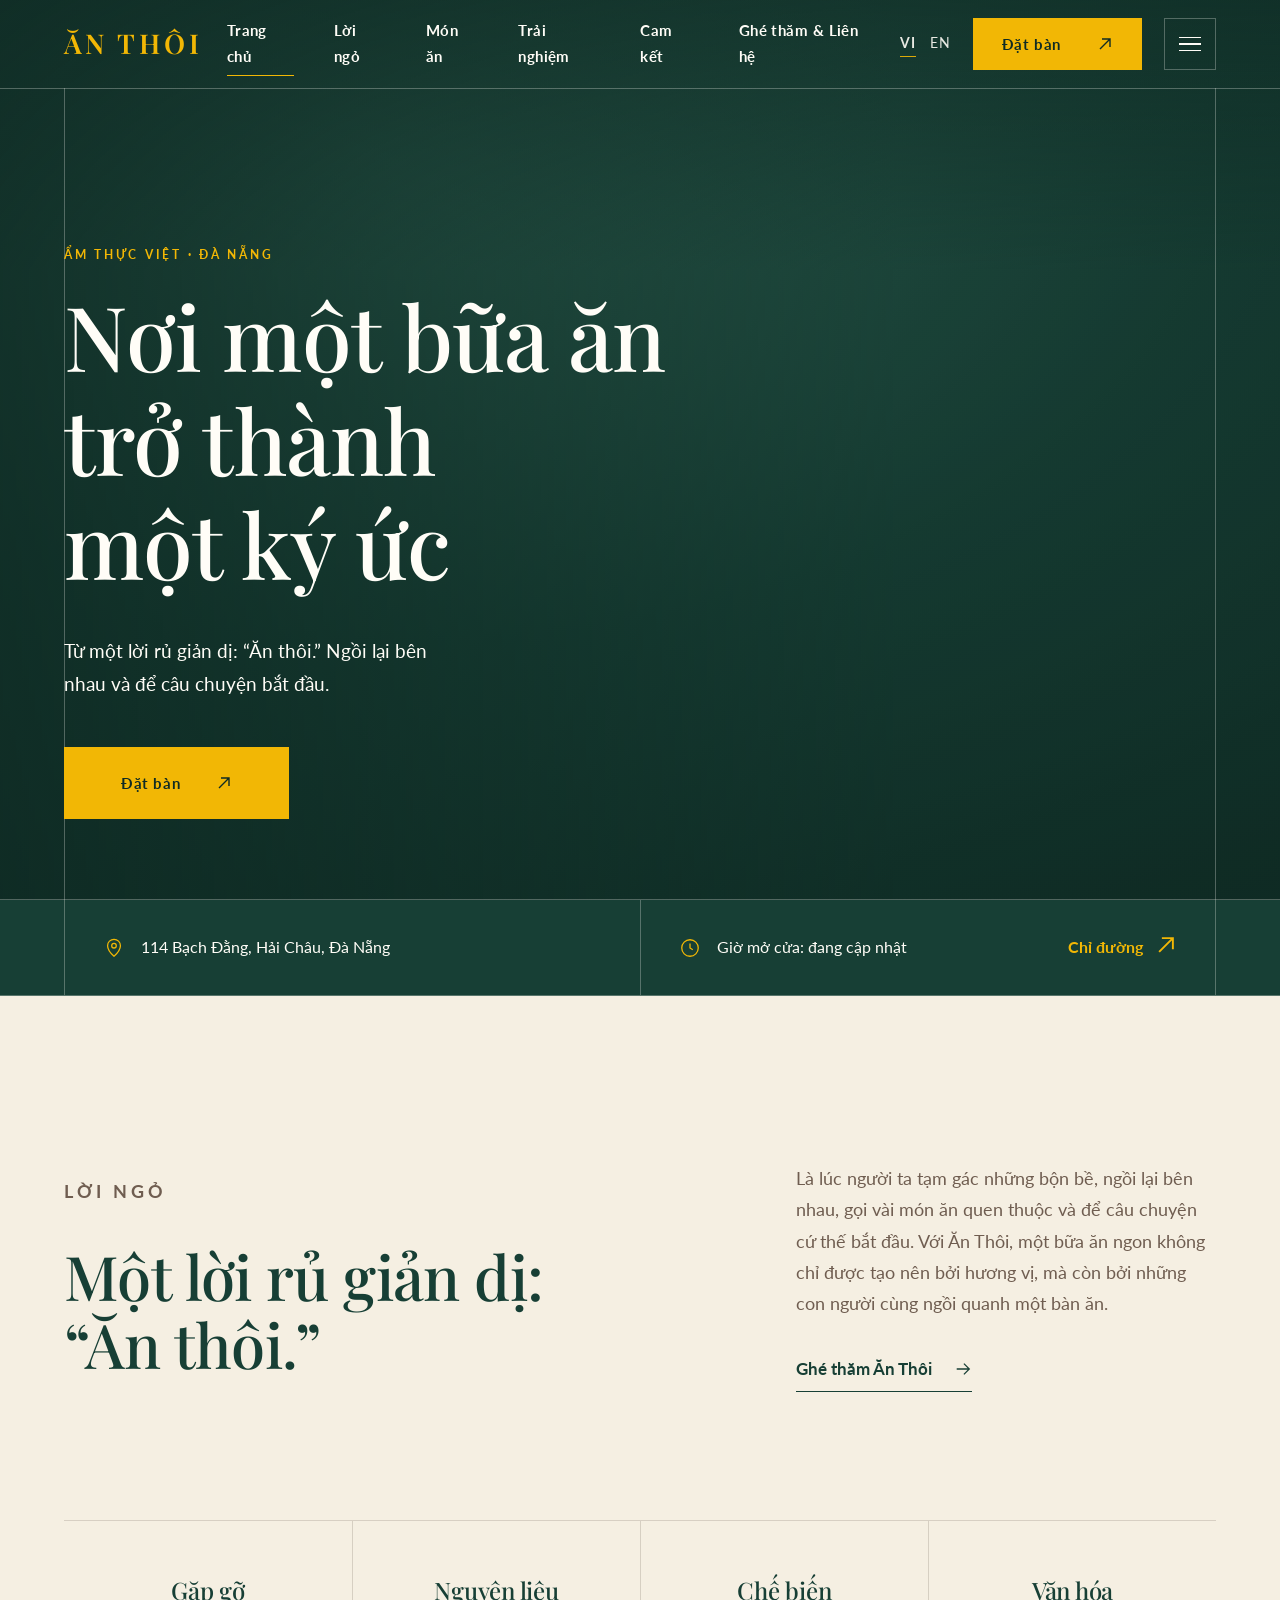
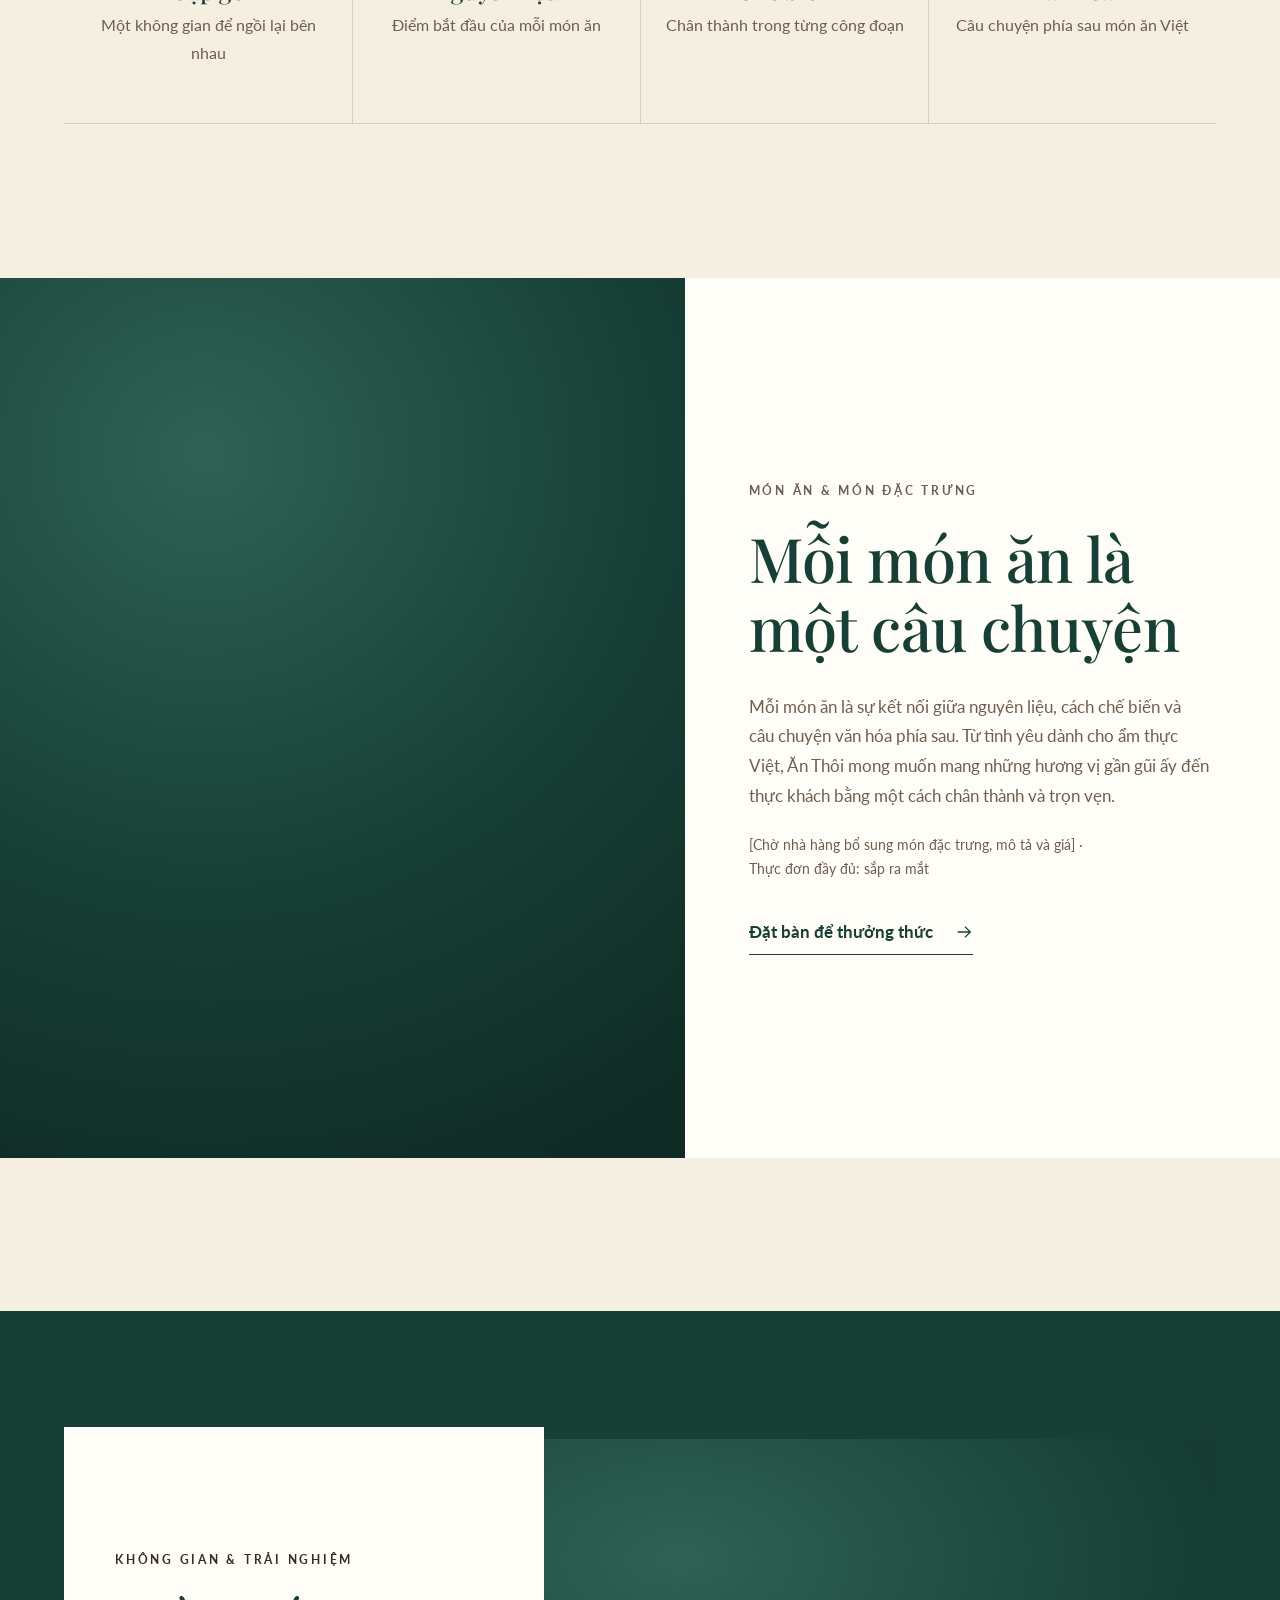
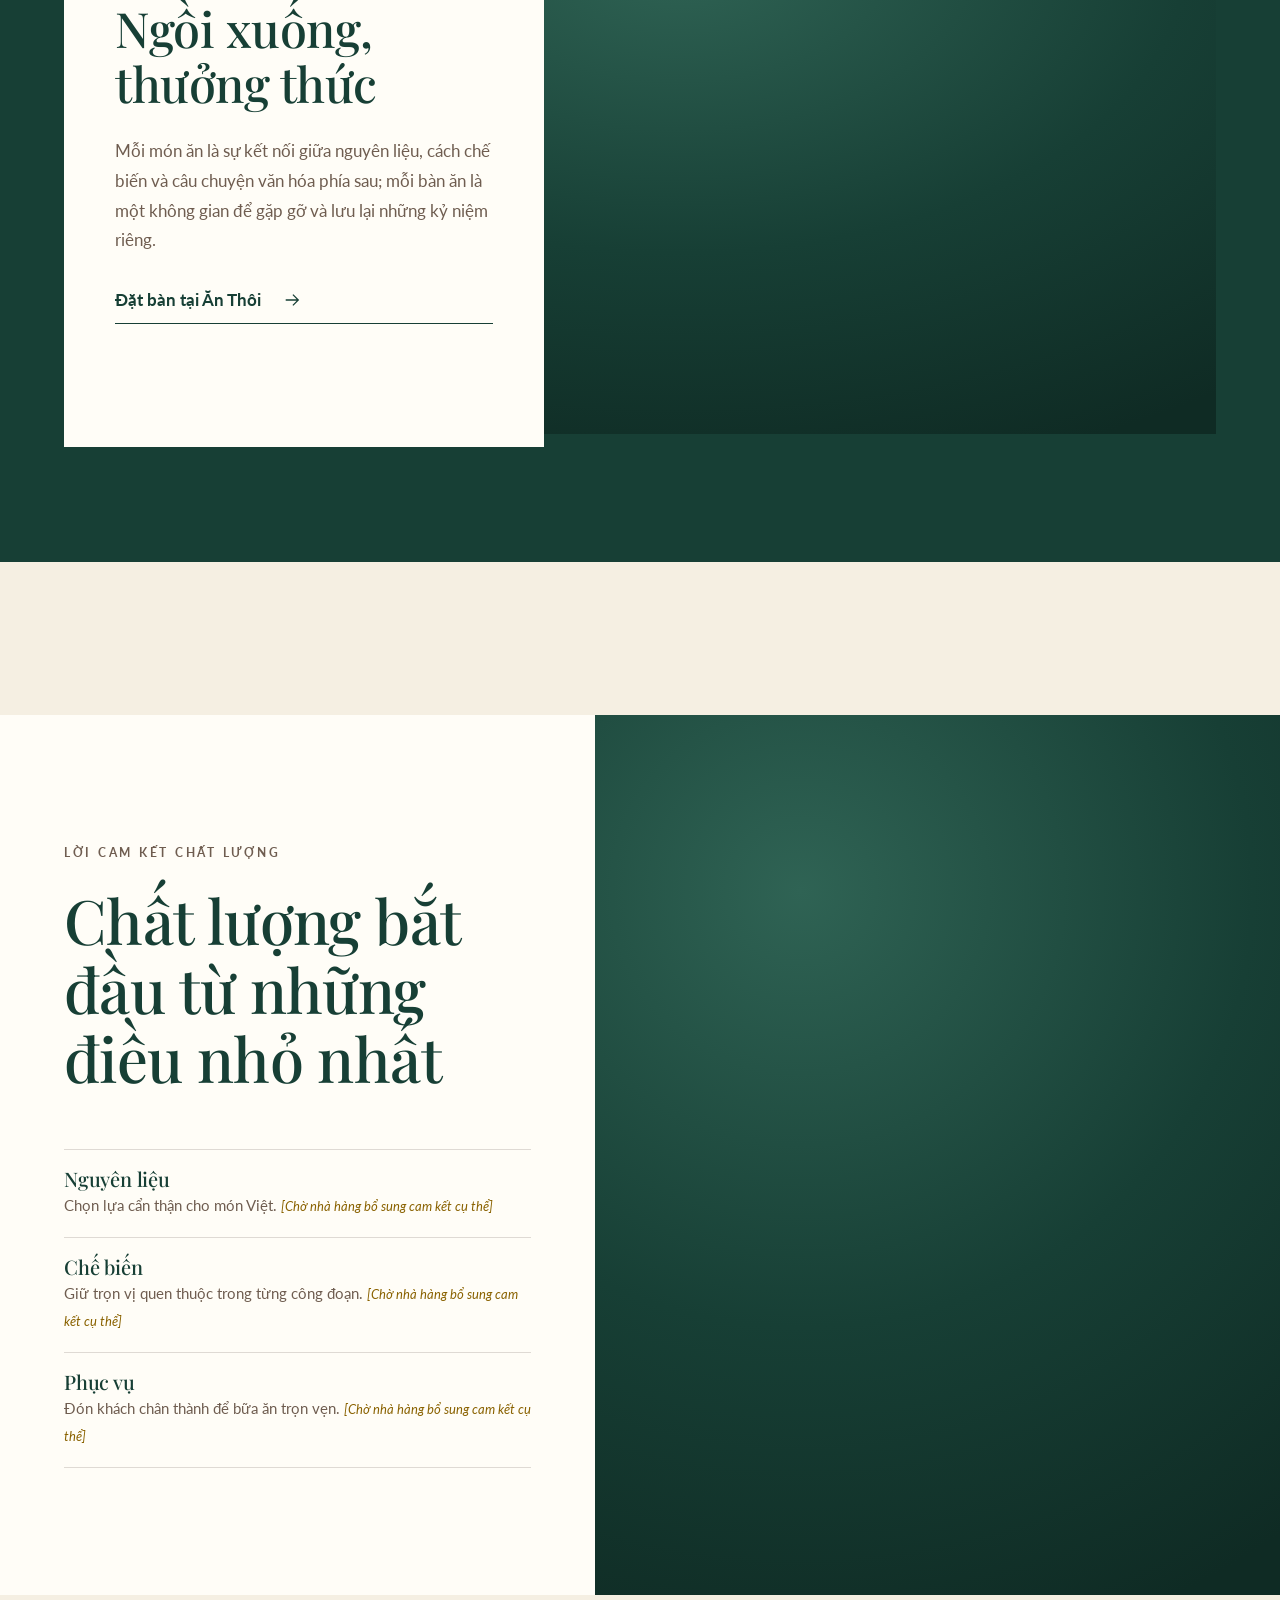
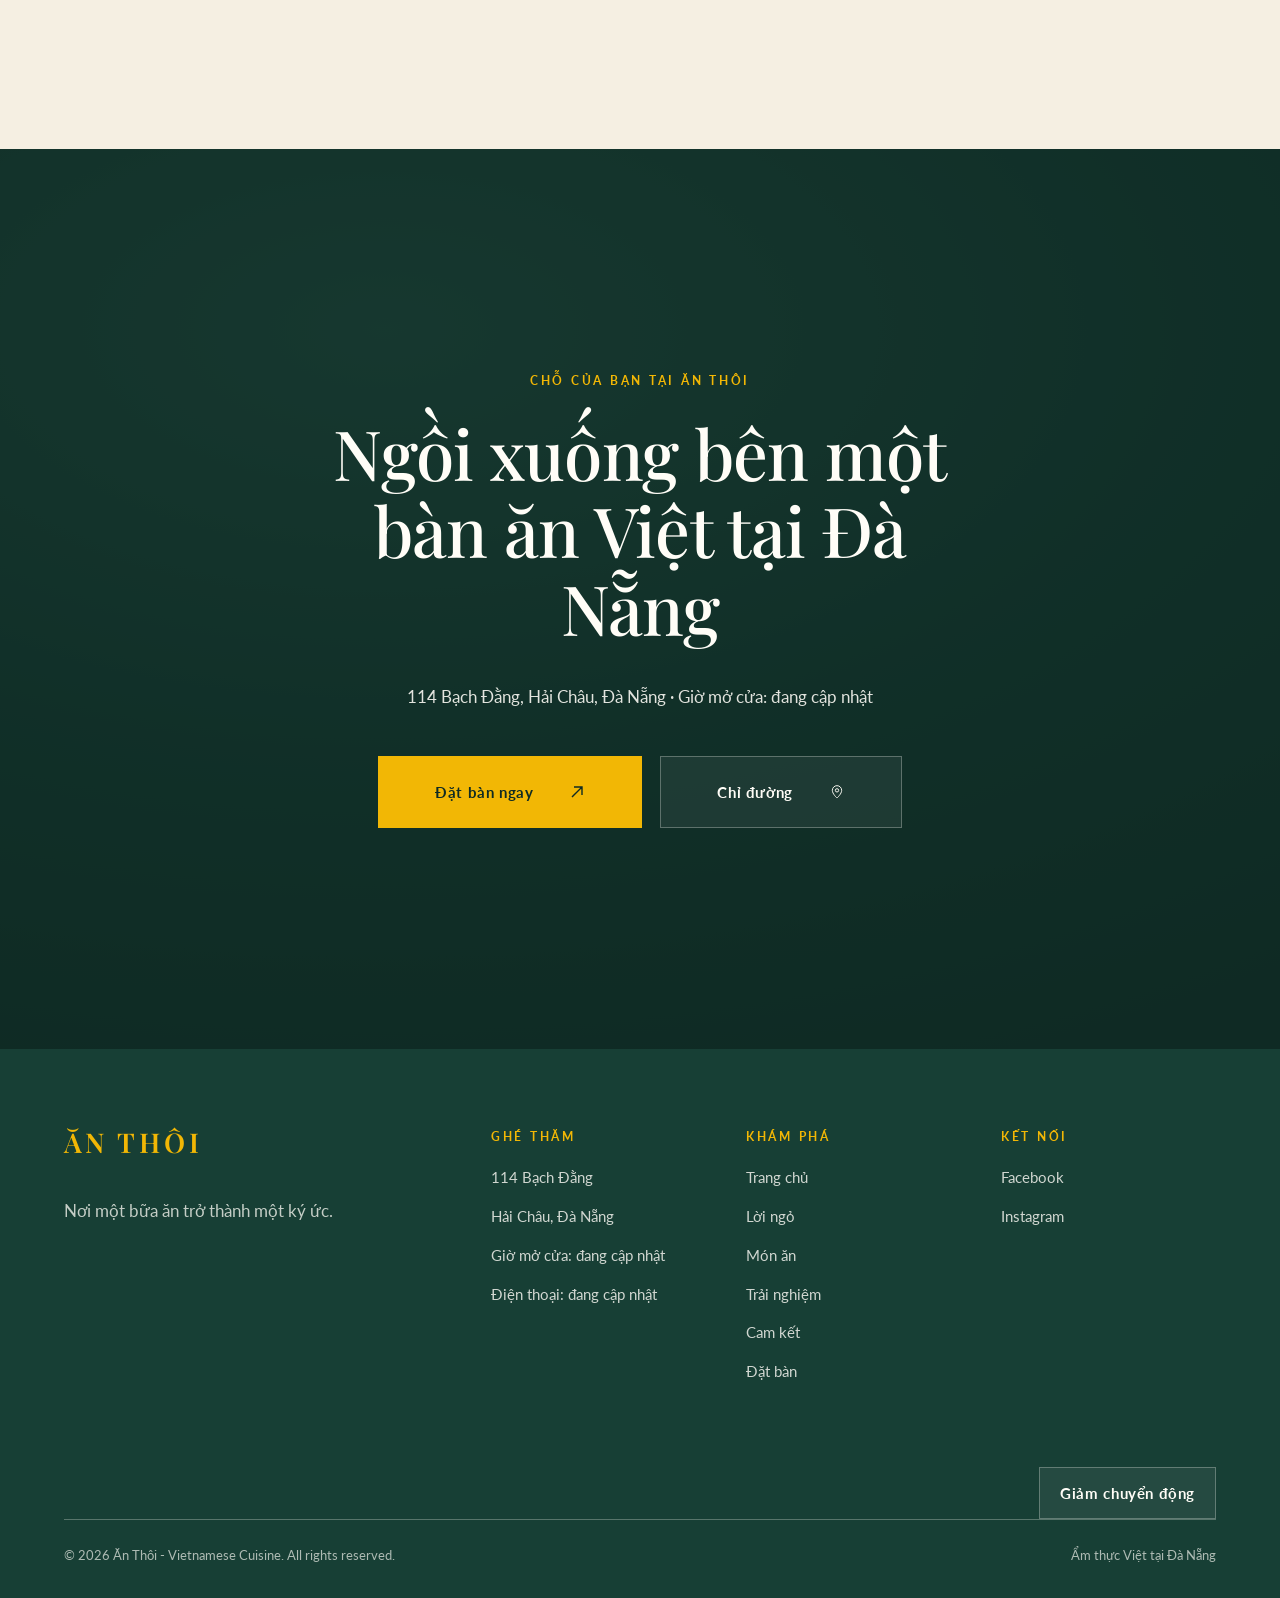
==== commit 0ee1a93a: "update" ====
--- a/index.html
+++ b/index.html
@@ -6,17 +6,18 @@
 <title>Ăn Thôi - Ẩm thực Việt tại Đà Nẵng</title>
 <meta name="description" content="Ăn Thôi - nhà hàng ẩm thực Việt tại 114 Bạch Đằng, Hải Châu, Đà Nẵng. Nơi một bữa ăn trở thành một ký ức.">
 <link rel="preconnect" href="https://fonts.googleapis.com"><link rel="preconnect" href="https://fonts.gstatic.com" crossorigin>
-<link href="https://fonts.googleapis.com/css2?family=Be+Vietnam+Pro:wght@200;400;500;600&family=Montserrat:wght@400;600&display=swap" rel="stylesheet">
+<link href="https://fonts.googleapis.com/css2?family=Be+Vietnam+Pro:wght@400;700&family=Lato:wght@400;700&family=Playfair+Display:ital,wght@0,500;0,600;1,500&display=swap" rel="stylesheet">
 <link rel="stylesheet" href="css/style.css">
 </head>
 <body>
 <header class="header"><div class="header__in">
-  <a class="logo" href="index.html" aria-label="Ăn Thôi - về trang chủ">Ăn Thôiiiiii</a>
+  <a class="logo" href="index.html" aria-label="Ăn Thôi - về trang chủ">ĂN THÔI</a>
   <nav class="nav" aria-label="Điều hướng chính">
     <a href="index.html" aria-current="page">Trang chủ</a>
     <a href="index.html#loi-ngo">Lời ngỏ</a>
+    <a href="index.html#mon-an">Món ăn</a>
+    <a href="index.html#trai-nghiem">Trải nghiệm</a>
     <a href="index.html#cam-ket">Cam kết</a>
-    <a href="index.html#trai-nghiem">Trải nghiệm</a>
     <a href="lien-he.html">Ghé thăm &amp; Liên hệ</a>
   </nav>
   <div class="header__r">
@@ -28,15 +29,16 @@
 <div class="drawer" id="menu" aria-hidden="true">
   <div class="drawer__bg"></div>
   <aside class="drawer__panel" aria-label="Menu">
-    <div class="drawer__top"><a class="logo" href="index.html">Ăn Thôi</a><button class="drawer__close" type="button" aria-label="Đóng menu"><svg viewBox="0 0 20 20" fill="none" stroke="currentColor" stroke-width="1.5" aria-hidden="true"><path d="M4 4l12 12M16 4 4 16"/></svg></button></div>
+    <div class="drawer__top"><a class="logo" href="index.html">ĂN THÔI</a><button class="drawer__close" type="button" aria-label="Đóng menu"><svg viewBox="0 0 20 20" fill="none" stroke="currentColor" stroke-width="1.5" aria-hidden="true"><path d="M4 4l12 12M16 4 4 16"/></svg></button></div>
     <nav class="drawer__nav" aria-label="Menu chính">
       <a href="index.html"><span>Trang chủ</span><svg viewBox="0 0 20 20" fill="none" stroke="currentColor" stroke-width="1.4" aria-hidden="true"><path d="M3 10h14M11 4l6 6-6 6"/></svg></a>
       <a href="index.html#loi-ngo"><span>Lời ngỏ</span><svg viewBox="0 0 20 20" fill="none" stroke="currentColor" stroke-width="1.4" aria-hidden="true"><path d="M3 10h14M11 4l6 6-6 6"/></svg></a>
+      <a href="index.html#mon-an"><span>Món ăn</span><svg viewBox="0 0 20 20" fill="none" stroke="currentColor" stroke-width="1.4" aria-hidden="true"><path d="M3 10h14M11 4l6 6-6 6"/></svg></a>
+      <a href="index.html#trai-nghiem"><span>Trải nghiệm</span><svg viewBox="0 0 20 20" fill="none" stroke="currentColor" stroke-width="1.4" aria-hidden="true"><path d="M3 10h14M11 4l6 6-6 6"/></svg></a>
       <a href="index.html#cam-ket"><span>Cam kết</span><svg viewBox="0 0 20 20" fill="none" stroke="currentColor" stroke-width="1.4" aria-hidden="true"><path d="M3 10h14M11 4l6 6-6 6"/></svg></a>
-      <a href="index.html#trai-nghiem"><span>Trải nghiệm</span><svg viewBox="0 0 20 20" fill="none" stroke="currentColor" stroke-width="1.4" aria-hidden="true"><path d="M3 10h14M11 4l6 6-6 6"/></svg></a>
       <a href="lien-he.html"><span>Ghé thăm &amp; Liên hệ</span><svg viewBox="0 0 20 20" fill="none" stroke="currentColor" stroke-width="1.4" aria-hidden="true"><path d="M3 10h14M11 4l6 6-6 6"/></svg></a>
     </nav>
-    <div class="drawer__foot"><a class="btn btn--navy btn--wide" href="lien-he.html#dat-ban"><span>Đặt bàn</span><svg viewBox="0 0 16 16" fill="none" stroke="currentColor" stroke-width="1.4" aria-hidden="true"><path d="M3 13 13 3M5 3h8v8"/></svg></a></div>
+    <div class="drawer__foot"><a class="btn btn--wide" href="lien-he.html#dat-ban"><span>Đặt bàn ngay</span><svg viewBox="0 0 16 16" fill="none" stroke="currentColor" stroke-width="1.4" aria-hidden="true"><path d="M3 13 13 3M5 3h8v8"/></svg></a></div>
   </aside>
 </div>
 <main>
@@ -47,7 +49,7 @@
   </div>
   <div class="wrap hero__in">
     <p class="eyebrow">Ẩm thực Việt · Đà Nẵng</p>
-    <h1><span class="l" style="--i:0"><span>Nơi một bữa ăn</span></span><span class="l" style="--i:1"><span>trở thành</span></span><span class="l" style="--i:2"><span>một ký ức</span></span></h1>
+    <h1><span class="l" style="--i:0"><span>Nơi một bữa ăn</span></span><span class="l" style="--i:1"><span>trở thành</span></span><span class="l" style="--i:2"><span class="gold">một ký ức</span></span></h1>
     <p class="hero__sub">Từ một lời rủ giản dị: “Ăn thôi.” Ngồi lại bên nhau và để câu chuyện bắt đầu.</p>
     <a class="btn btn--lg" href="lien-he.html#dat-ban"><span>Đặt bàn</span><svg viewBox="0 0 16 16" fill="none" stroke="currentColor" stroke-width="1.4" aria-hidden="true"><path d="M3 13 13 3M5 3h8v8"/></svg></a>
   </div>
@@ -74,23 +76,14 @@
   </div>
 </section>
 
-<section class="moment wrap" aria-label="Tại bàn ăn">
-  <div class="moment__box">
-    <div class="media zoom"><img alt="Khoảnh khắc tại bàn ăn Ăn Thôi" data-asset="momentImage" loading="lazy"></div>
-    <div class="card reveal"><p class="eyebrow">Tại bàn ăn</p><p>Những khoảnh khắc được sẻ chia quanh một bàn ăn.</p></div>
-  </div>
-</section>
-
-<section class="split" id="cam-ket">
-  <div class="media zoom"><img alt="Chuẩn bị món ăn tại Ăn Thôi" data-asset="qualityImage" loading="lazy"></div>
+<section class="split" id="mon-an">
+  <div class="media zoom"><img alt="Món ăn tại Ăn Thôi" data-asset="dishImage" loading="lazy"></div>
   <div class="panel reveal">
-    <p class="eyebrow">Lời cam kết chất lượng</p>
-    <h2>Chất lượng bắt đầu từ những điều nhỏ nhất</h2>
-    <div class="pledge">
-      <div><h3>Nguyên liệu</h3><p>Chọn lựa cẩn thận cho món Việt. <em>[Chờ nhà hàng bổ sung cam kết cụ thể]</em></p></div>
-      <div><h3>Chế biến</h3><p>Giữ trọn vị quen thuộc trong từng công đoạn. <em>[Chờ nhà hàng bổ sung cam kết cụ thể]</em></p></div>
-      <div><h3>Phục vụ</h3><p>Đón khách chân thành để bữa ăn trọn vẹn. <em>[Chờ nhà hàng bổ sung cam kết cụ thể]</em></p></div>
-    </div>
+    <p class="eyebrow">Món ăn &amp; món đặc trưng</p>
+    <h2>Mỗi món ăn là một câu chuyện</h2>
+    <p>Mỗi món ăn là sự kết nối giữa nguyên liệu, cách chế biến và câu chuyện văn hóa phía sau. Từ tình yêu dành cho ẩm thực Việt, Ăn Thôi mong muốn mang những hương vị gần gũi ấy đến thực khách bằng một cách chân thành và trọn vẹn.</p>
+    <p class="note">[Chờ nhà hàng bổ sung món đặc trưng, mô tả và giá] · Thực đơn đầy đủ: sắp ra mắt</p>
+    <a class="link" href="lien-he.html#dat-ban">Đặt bàn để thưởng thức <svg viewBox="0 0 20 20" fill="none" stroke="currentColor" stroke-width="1.4" aria-hidden="true"><path d="M3 10h14M11 4l6 6-6 6"/></svg></a>
   </div>
 </section>
 
@@ -106,12 +99,18 @@
   </div>
 </section>
 
-<section class="wrap" aria-label="Khám phá thêm"><div class="tiles reveal">
-  <div class="tile"><div><h3>Thực đơn</h3><p>Phong cách ẩm thực, nguyên liệu và món đặc trưng</p><small>Sắp ra mắt</small></div><svg viewBox="0 0 20 20" fill="none" stroke="currentColor" stroke-width="1.4" aria-hidden="true"><path d="M3 10h14M11 4l6 6-6 6"/></svg></div>
-  <div class="tile"><div><h3>Trải nghiệm</h3><p>Không gian, bầu không khí và phong cách phục vụ</p><small>Sắp ra mắt</small></div><svg viewBox="0 0 20 20" fill="none" stroke="currentColor" stroke-width="1.4" aria-hidden="true"><path d="M3 10h14M11 4l6 6-6 6"/></svg></div>
-  <div class="tile"><div><h3>Về chúng tôi</h3><p>Câu chuyện, tầm nhìn và con người của Ăn Thôi</p><small>Sắp ra mắt</small></div><svg viewBox="0 0 20 20" fill="none" stroke="currentColor" stroke-width="1.4" aria-hidden="true"><path d="M3 10h14M11 4l6 6-6 6"/></svg></div>
-  <div class="tile"><div><h3>Journal</h3><p>Ẩm thực, nguyên liệu và những câu chuyện mở rộng</p><small>Sắp ra mắt</small></div><svg viewBox="0 0 20 20" fill="none" stroke="currentColor" stroke-width="1.4" aria-hidden="true"><path d="M3 10h14M11 4l6 6-6 6"/></svg></div>
-</div></section>
+<section class="split split--rev" id="cam-ket">
+  <div class="panel reveal">
+    <p class="eyebrow">Lời cam kết chất lượng</p>
+    <h2>Chất lượng bắt đầu từ những điều nhỏ nhất</h2>
+    <div class="pledge">
+      <div><h3>Nguyên liệu</h3><p>Chọn lựa cẩn thận cho món Việt. <em>[Chờ nhà hàng bổ sung cam kết cụ thể]</em></p></div>
+      <div><h3>Chế biến</h3><p>Giữ trọn vị quen thuộc trong từng công đoạn. <em>[Chờ nhà hàng bổ sung cam kết cụ thể]</em></p></div>
+      <div><h3>Phục vụ</h3><p>Đón khách chân thành để bữa ăn trọn vẹn. <em>[Chờ nhà hàng bổ sung cam kết cụ thể]</em></p></div>
+    </div>
+  </div>
+  <div class="media zoom"><img alt="Chuẩn bị món ăn tại Ăn Thôi" data-asset="qualityImage" loading="lazy"></div>
+</section>
 
 <section class="cta" aria-label="Đặt bàn">
   <div class="media"><img alt="" data-asset="ctaImage" loading="lazy"></div>
@@ -120,7 +119,7 @@
     <h2>Ngồi xuống bên một bàn ăn Việt tại Đà Nẵng</h2>
     <p class="cta__line">114 Bạch Đằng, Hải Châu, Đà Nẵng · Giờ mở cửa: đang cập nhật</p>
     <div class="cta__btns">
-      <a class="btn btn--lg" href="lien-he.html#dat-ban"><span>Đặt bàn</span><svg viewBox="0 0 16 16" fill="none" stroke="currentColor" stroke-width="1.4" aria-hidden="true"><path d="M3 13 13 3M5 3h8v8"/></svg></a>
+      <a class="btn btn--lg" href="lien-he.html#dat-ban"><span>Đặt bàn ngay</span><svg viewBox="0 0 16 16" fill="none" stroke="currentColor" stroke-width="1.4" aria-hidden="true"><path d="M3 13 13 3M5 3h8v8"/></svg></a>
       <a class="btn btn--ghost btn--lg" href="https://www.google.com/maps/search/?api=1&query=114+B%E1%BA%A1ch+%C4%90%E1%BA%B1ng+H%E1%BA%A3i+Ch%C3%A2u+%C4%90%C3%A0+N%E1%BA%B5ng" target="_blank" rel="noopener"><span>Chỉ đường</span><svg viewBox="0 0 24 24" fill="none" stroke="currentColor" stroke-width="1.4" aria-hidden="true"><path d="M12 21s7-6.2 7-11.5A7 7 0 0 0 5 9.5C5 14.8 12 21 12 21Z"/><circle cx="12" cy="9.5" r="2.5"/></svg></a>
     </div>
   </div>
@@ -128,9 +127,9 @@
 </main>
 <footer class="footer"><div class="wrap">
   <div class="footer__grid">
-    <div><a class="logo" href="index.html">Ăn Thôi</a><p class="footer__tag">Nơi một bữa ăn trở thành một ký ức.</p></div>
+    <div><a class="logo" href="index.html">ĂN THÔI</a><p class="footer__tag">Nơi một bữa ăn trở thành một ký ức.</p></div>
     <div><h4>Ghé thăm</h4><ul><li>114 Bạch Đằng</li><li>Hải Châu, Đà Nẵng</li><li>Giờ mở cửa: đang cập nhật</li><li>Điện thoại: đang cập nhật</li></ul></div>
-    <div><h4>Khám phá</h4><ul><li><a href="index.html">Trang chủ</a></li><li><a href="index.html#loi-ngo">Lời ngỏ</a></li><li><a href="index.html#cam-ket">Cam kết</a></li><li><a href="index.html#trai-nghiem">Trải nghiệm</a></li><li><a href="lien-he.html#dat-ban">Đặt bàn</a></li><li><a href="lien-he.html">Liên hệ</a></li></ul></div>
+    <div><h4>Khám phá</h4><ul><li><a href="index.html">Trang chủ</a></li><li><a href="index.html#loi-ngo">Lời ngỏ</a></li><li><a href="index.html#mon-an">Món ăn</a></li><li><a href="index.html#trai-nghiem">Trải nghiệm</a></li><li><a href="index.html#cam-ket">Cam kết</a></li><li><a href="lien-he.html#dat-ban">Đặt bàn</a></li></ul></div>
     <div><h4>Kết nối</h4><ul><li><a href="https://www.facebook.com/" target="_blank" rel="noopener">Facebook</a></li><li><a href="https://www.instagram.com/" target="_blank" rel="noopener">Instagram</a></li></ul></div>
   </div>
   <div class="footer__tools"><button class="btn btn--ghost" id="reduceMotion" type="button" aria-pressed="false"><span>Giảm chuyển động</span></button></div>
--- a/css/style.css
+++ b/css/style.css
@@ -1,83 +1,95 @@
-/* ===== 1. TOKENS ===== */
+/* ===== 1. TOKENS (theo STEP 5) ===== */
 :root{
-  --navy:#101f4f; --navy-d:#050f2e; --cream:#fdf1e6; --paper:#f8f0e6;
-  --ink:#101f4f; --muted:#5d6480; --rust:#6b2d12; --gold:#d9a441;
-  --line:rgba(16,31,79,.16); --line-l:rgba(253,241,230,.28);
-  --f-head:"Montserrat",system-ui,sans-serif;
-  --f-body:"Be Vietnam Pro",system-ui,sans-serif;
-  --ease:cubic-bezier(.2,.7,.2,1); --pad:clamp(20px,5vw,92px);
+  --green:#173F35; --green-d:#0f2b24;      /* xanh lá đậm: header, footer, tiêu đề, section */
+  --gold:#F2B705;  --gold-d:#8a6200;       /* vàng nghệ: logo, CTA, hover (gold-d dùng cho chữ nhỏ trên nền sáng) */
+  --cream:#F5EFE2;                         /* nền chính của section */
+  --brown:#3B2A1F; --muted:#6f5d50;        /* nâu đậm: văn bản, chi tiết phụ */
+  --ivory:#FFFDF7;                         /* trắng ngà: card, nội dung */
+  --line:rgba(59,42,31,.16); --line-l:rgba(255,253,247,.28);
+  --f-head:"Playfair Display",Georgia,serif;
+  --f-body:Lato,"Be Vietnam Pro",system-ui,sans-serif; /* Be Vietnam Pro bù glyph tiếng Việt mà Lato thiếu */
+  --hh:88px; --ease:cubic-bezier(.2,.7,.2,1); --pad:clamp(20px,5vw,92px);
 }
 /* ===== 2. BASE ===== */
 *{box-sizing:border-box;margin:0}
 html{scroll-behavior:smooth}
-body{background:var(--paper);color:var(--ink);font:400 1rem/1.75 var(--f-body);-webkit-font-smoothing:antialiased;overflow-x:hidden}
+body{background:var(--cream);color:var(--brown);font:400 1.0625rem/1.75 var(--f-body);-webkit-font-smoothing:antialiased;overflow-x:hidden}
 img,video{max-width:100%;display:block}
 a{color:inherit;text-decoration:none}
 :focus-visible{outline:2px solid var(--gold);outline-offset:3px}
-h1,h2,h3{font-family:var(--f-head);font-weight:600;letter-spacing:-.045em;line-height:1.02}
-h2{font-size:clamp(2.4rem,5.6vw,5.2rem)}
-.eyebrow{font-size:.78rem;font-weight:600;letter-spacing:.2em;text-transform:uppercase;color:var(--rust);margin-bottom:22px}
-.on-dark .eyebrow,.hero .eyebrow{color:var(--cream)}
+h1,h2,h3{font-family:var(--f-head);font-weight:500;letter-spacing:-.01em;line-height:1.12;color:var(--green)}
+h2{font-size:clamp(2.2rem,4.8vw,4.4rem)}
+.eyebrow{font-size:.78rem;font-weight:700;letter-spacing:.22em;text-transform:uppercase;color:var(--gold-d);margin-bottom:22px}
+.hero .eyebrow,.cta .eyebrow{color:var(--gold)}
 .wrap{padding-inline:var(--pad);max-width:1560px;margin-inline:auto}
-.muted{color:var(--muted)}
-/* Khung ảnh: có nền gradient dự phòng khi chưa có file */
-.media{position:relative;overflow:hidden;background:radial-gradient(120% 90% at 30% 20%,#2c3f86,var(--navy) 55%,var(--navy-d))}
+/* Khung ảnh có nền gradient dự phòng khi chưa có file */
+.media{position:relative;overflow:hidden;background:radial-gradient(120% 90% at 30% 20%,#2f6354,var(--green) 55%,var(--green-d))}
 .media img,.media video{position:absolute;inset:0;width:100%;height:100%;object-fit:cover}
 /* ===== 3. NÚT & LINK ===== */
-.btn{display:inline-flex;align-items:center;gap:36px;min-height:52px;padding:0 28px;background:var(--cream);color:var(--navy);border:1px solid var(--cream);font:500 1rem var(--f-body);letter-spacing:.02em;cursor:pointer;position:relative;overflow:hidden;transition:color .4s var(--ease),transform .3s var(--ease)}
-.btn::before{content:"";position:absolute;inset:0;background:var(--gold);transform:translateY(101%);transition:transform .45s var(--ease)}
+.btn{white-space:nowrap;display:inline-flex;align-items:center;gap:36px;min-height:52px;padding:0 28px;background:var(--gold);color:var(--green-d);border:1px solid var(--gold);font:700 .95rem var(--f-body);letter-spacing:.04em;cursor:pointer;position:relative;overflow:hidden;transition:transform .3s var(--ease)}
+.btn::before{content:"";position:absolute;inset:0;background:var(--ivory);transform:translateY(101%);transition:transform .45s var(--ease)}
 .btn>*{position:relative;z-index:1}
 .btn:hover::before,.btn:focus-visible::before{transform:none}
 .btn:active{transform:scale(.97)}
 .btn svg{width:16px;height:16px;transition:transform .35s var(--ease)} .btn:hover svg{transform:translate(3px,-3px)}
-.btn--navy{background:var(--navy);color:var(--cream);border-color:var(--navy)} .btn--navy::before{background:var(--navy-d)}
-.btn--lg{min-height:72px;padding:0 56px 0 56px}
-.link{display:inline-flex;align-items:center;gap:22px;padding-bottom:8px;border-bottom:1px solid currentColor;font-weight:500;transition:gap .35s var(--ease),color .3s}
-.link:hover{gap:34px;color:var(--rust)}
-.link svg{width:18px;height:18px}
+.btn--green{background:var(--green);color:var(--ivory);border-color:var(--green);transition:color .4s,transform .3s}
+.btn--green::before{background:var(--gold)} .btn--green:hover,.btn--green:focus-visible{color:var(--green-d)}
+.btn--ghost{background:rgba(255,253,247,.06);color:var(--ivory);border-color:var(--line-l);transition:color .4s,transform .3s}
+.btn--ghost:hover,.btn--ghost:focus-visible{color:var(--green-d)}
+.btn--lg{min-height:72px;padding:0 56px}
+.btn--wide{width:100%;justify-content:space-between;min-height:68px;padding:0 36px}
+.link{display:inline-flex;align-items:center;gap:22px;padding-bottom:8px;border-bottom:1px solid currentColor;font-weight:700;color:var(--green);transition:gap .35s var(--ease),color .3s}
+.link:hover{gap:34px;color:var(--gold-d)} .link svg{width:18px;height:18px}
 /* ===== 4. HEADER ===== */
-.header{position:fixed;inset:0 0 auto;z-index:60;color:var(--cream);transition:background .4s,box-shadow .4s}
-.header__in{display:flex;align-items:center;justify-content:space-between;gap:24px;height:88px;padding-inline:var(--pad)}
-.header.is-solid{background:var(--navy);box-shadow:0 12px 30px rgba(5,15,46,.25)}
+.header{position:fixed;inset:0 0 auto;z-index:60;color:var(--ivory);transition:background .4s,box-shadow .4s}
+.header__in{display:flex;align-items:center;justify-content:space-between;gap:24px;height:88px;padding-inline:var(--pad);transition:height .4s}
+.header.is-solid{background:var(--green);box-shadow:0 12px 30px rgba(15,43,36,.3)}
 .header.is-solid .header__in{height:72px}
-.logo{font:200 2.1rem/1 var(--f-body);letter-spacing:.04em}
-.nav{display:flex;gap:44px;opacity:0;pointer-events:none;transition:opacity .5s}
+.logo{white-space:nowrap;font:600 1.7rem/1 var(--f-head);letter-spacing:.14em;color:var(--gold)}
+.nav{display:flex;gap:40px;opacity:0;pointer-events:none;transition:opacity .5s}
 .is-solid .nav{opacity:1;pointer-events:auto}
-.nav a,.menu a.sub{font-size:.9rem;font-weight:500;position:relative;padding:6px 0}
+.nav a{position:relative;padding:6px 0;font-size:.92rem;font-weight:700;letter-spacing:.03em}
 .nav a::after{content:"";position:absolute;left:0;bottom:0;width:100%;height:1px;background:var(--gold);transform:scaleX(0);transform-origin:right;transition:transform .4s var(--ease)}
 .nav a:hover::after,.nav a[aria-current]::after{transform:scaleX(1);transform-origin:left}
+.nav a:hover{color:var(--gold)}
 .header__r{display:flex;align-items:center;gap:22px}
-.lang{display:flex;gap:14px;font-size:.88rem;letter-spacing:.06em;opacity:.85}
-.lang b{font-weight:500;border-bottom:1px solid currentColor}
-.burger{width:52px;height:52px;background:none;border:1px solid var(--line-l);color:inherit;cursor:pointer;transition:background .3s}
-.burger:hover{background:rgba(253,241,230,.12)}
+.lang{display:flex;gap:14px;font-size:.88rem;letter-spacing:.06em;opacity:.9}
+.lang b{font-weight:700;border-bottom:1px solid var(--gold)}
+.burger{width:52px;height:52px;background:none;border:1px solid var(--line-l);color:inherit;cursor:pointer;transition:background .3s,border-color .3s}
+.burger:hover{background:rgba(242,183,5,.15);border-color:var(--gold)}
 .burger i{display:block;width:22px;height:1.5px;background:currentColor;margin:5px auto;transition:transform .4s var(--ease),opacity .3s}
 .burger[aria-expanded=true] i:nth-child(1){transform:translateY(6.5px) rotate(45deg)}
 .burger[aria-expanded=true] i:nth-child(2){opacity:0}
 .burger[aria-expanded=true] i:nth-child(3){transform:translateY(-6.5px) rotate(-45deg)}
-/* Menu toàn màn hình */
 /* ===== 5. HERO ===== */
-.hero{position:relative;min-height:100svh;display:flex;align-items:flex-end;color:var(--cream);overflow:hidden;padding:150px 0 clamp(50px,9vh,110px)}
-.hero>.media{position:absolute;inset:-5% 0;background:radial-gradient(110% 80% at 70% 30%,#33489a,var(--navy) 55%,var(--navy-d))}
-.hero::before{content:"";position:absolute;inset:0;z-index:1;background:linear-gradient(90deg,rgba(5,15,46,.78),rgba(5,15,46,.25) 70%),linear-gradient(180deg,rgba(5,15,46,.5),transparent 30%)}
-/* đường kẻ lưới mảnh như bản mẫu */
-.hero::after{content:"";position:absolute;inset:88px var(--pad) 0;z-index:2;border:solid var(--line-l);border-width:1px 1px 0;pointer-events:none}
-.hero__in{position:relative;z-index:3}
-.hero h1{font-size:clamp(3rem,8.4vw,8rem);line-height:.98;margin:0 0 34px;font-weight:600}
-.hero h1 .l{display:block;overflow:hidden;padding-bottom:.1em}
+.hero{position:relative;min-height:100svh;display:flex;align-items:flex-end;color:var(--ivory);overflow:hidden;padding:150px 0 clamp(50px,9vh,110px)}
+.hero>.media{position:absolute;inset:-5% 0}
+.hero::before{content:"";position:absolute;inset:0;z-index:1;background:linear-gradient(90deg,rgba(15,43,36,.8),rgba(15,43,36,.25) 70%),linear-gradient(180deg,rgba(15,43,36,.55),transparent 30%)}
+.hero::after{content:"";position:absolute;inset:0;z-index:2;pointer-events:none;
+  --l:linear-gradient(var(--line-l),var(--line-l));
+  background:
+    var(--l) left 0 top var(--hh)/100% 1px no-repeat,
+    var(--l) left var(--pad) top var(--hh)/1px calc(100% - var(--hh)) no-repeat,
+    var(--l) right var(--pad) top var(--hh)/1px calc(100% - var(--hh)) no-repeat,
+    var(--l) left 0 bottom 0/100% 1px no-repeat}
+.hero__in{position:relative;z-index:3;width:100%}
+.hero h1{font-size:clamp(2.8rem,7vw,6.8rem);line-height:1.04;margin:0 0 34px;color:var(--ivory)}
+.hero h1 .l{display:block;overflow:hidden;padding-bottom:.12em}
 .hero h1 .l>span{display:block;transform:translateY(110%);animation:rise 1.2s var(--ease) forwards;animation-delay:calc(.2s + var(--i)*.15s)}
+.hero h1 em{color:var(--gold)}
 @keyframes rise{to{transform:none}}
 .hero__sub,.hero .btn,.hero .eyebrow{opacity:0;animation:fade 1s .8s forwards}
 .hero .eyebrow{animation-delay:.1s}
 @keyframes fade{to{opacity:1}}
-.hero__sub{max-width:36ch;font-size:1.2rem;line-height:1.7;opacity:0;margin-bottom:46px}
+.hero__sub{max-width:36ch;font-size:1.2rem;margin-bottom:46px}
 /* ===== 6. THANH THÔNG TIN ===== */
-.infobar{background:var(--navy);color:var(--cream)}
-.infobar .wrap{display:grid;grid-template-columns:1fr 1fr;border:solid var(--line-l);border-width:0 1px 1px}
-.infobar .cell{display:flex;align-items:center;gap:16px;padding:34px clamp(20px,3vw,48px);font-size:.95rem}
+.infobar{background:var(--green);color:var(--ivory)}
+.infobar{border-bottom:1px solid var(--line-l)}
+.infobar .wrap{display:grid;grid-template-columns:1fr 1fr;max-width:none;padding:0;margin-inline:var(--pad);border-inline:1px solid var(--line-l)}
+.infobar .cell{display:flex;align-items:center;gap:16px;padding:34px clamp(20px,3vw,48px);font-size:.98rem}
 .infobar .cell+.cell{border-left:1px solid var(--line-l);justify-content:space-between}
-.infobar svg{width:22px;height:22px;flex:none}
-.infobar a{display:inline-flex;gap:12px;font-weight:600}
+.infobar svg{width:22px;height:22px;flex:none;color:var(--gold)}
+.infobar a{display:inline-flex;gap:12px;font-weight:700;color:var(--gold)}
 /* ===== 7. LỜI NGỎ ===== */
 .intro{padding-block:clamp(90px,13vw,190px) 0}
 .intro__top{display:grid;grid-template-columns:1.5fr 1fr;gap:clamp(30px,8vw,140px);align-items:center}
@@ -85,129 +97,104 @@
 .quad{display:grid;grid-template-columns:repeat(4,1fr);margin-top:clamp(70px,10vw,140px);border-block:1px solid var(--line)}
 .quad div{padding:56px 20px;text-align:center;transition:background .4s}
 .quad div+div{border-left:1px solid var(--line)}
-.quad div:hover{background:var(--cream)}
-.quad h3{font-size:1.4rem;letter-spacing:-.02em;margin-bottom:8px}
-.quad p{color:var(--muted);font-size:.95rem}
-/* ===== 8. ẢNH LỚN + THẺ CHỒNG ===== */
-.moment{padding-block:clamp(90px,12vw,170px) 0}
-.moment__box{position:relative;padding-bottom:0}
-.moment .media{width:78%;aspect-ratio:16/10}
-.moment .card{position:absolute;right:0;bottom:0;width:min(460px,38%);background:var(--cream);border:1px solid var(--line);padding:36px 36px 44px}
-.moment .card .eyebrow{margin:0 0 70px;color:var(--navy)}
-.moment .card p{font-size:1.5rem;line-height:1.5;letter-spacing:-.02em;font-family:var(--f-head);font-weight:400}
-/* ===== 9. SPLIT (ảnh + khung kem) ===== */
-.split{display:grid;grid-template-columns:1.15fr 1fr;margin-top:clamp(90px,12vw,170px);min-height:min(100svh,900px)}
+.quad div:hover{background:var(--ivory)}
+.quad h3{font-size:1.5rem;margin-bottom:8px}
+.quad p{color:var(--muted);font-size:.98rem}
+/* ===== 8. SPLIT (ảnh + khung trắng ngà, xen kẽ) ===== */
+.split{display:grid;grid-template-columns:1.15fr 1fr;margin-top:clamp(90px,12vw,170px);min-height:min(100svh,880px)}
+.split--rev{grid-template-columns:1fr 1.15fr}
 .split .media{min-height:520px}
-.panel{background:var(--cream);padding:clamp(40px,7vw,120px) clamp(24px,5vw,90px);display:flex;flex-direction:column;justify-content:center}
+.panel{background:var(--ivory);padding:clamp(40px,7vw,120px) clamp(24px,5vw,90px);display:flex;flex-direction:column;justify-content:center}
 .panel h2{margin-bottom:30px}
 .panel>p{color:var(--muted);margin-bottom:22px;max-width:46ch}
 .panel .link{align-self:flex-start;margin-top:14px}
+.note{color:var(--gold-d);font-size:.86rem}
 .pledge{margin-top:26px;border-top:1px solid var(--line)}
 .pledge div{padding:18px 0;border-bottom:1px solid var(--line)}
-.pledge h3{font-size:1.15rem;letter-spacing:-.02em}
-.pledge p{color:var(--muted);font-size:.93rem}
-.pledge em{color:var(--rust);font-size:.82rem}
-/* ===== 10. TRẢI NGHIỆM (nền navy, thẻ chồng) ===== */
-.feature{background:var(--navy);color:var(--cream);padding-block:clamp(60px,9vw,130px)}
+.pledge h3{font-size:1.25rem;margin-bottom:2px}
+.pledge p{color:var(--muted);font-size:.96rem}
+.pledge em{color:var(--gold-d);font-size:.82rem}
+/* ===== 9. KHÔNG GIAN & TRẢI NGHIỆM (nền xanh, thẻ chồng) ===== */
+.feature{background:var(--green);color:var(--ivory);margin-top:clamp(90px,12vw,170px);padding-block:clamp(60px,9vw,130px)}
 .feature .wrap{display:grid;grid-template-columns:repeat(12,1fr);align-items:center}
-.feature .card{grid-column:1/6;grid-row:1;z-index:2;background:var(--cream);color:var(--navy);padding:clamp(32px,4vw,64px);min-height:620px;display:flex;flex-direction:column;justify-content:center}
-.feature .card h2{font-size:clamp(2.2rem,4.4vw,4.4rem);margin-bottom:26px}
+.feature .card{grid-column:1/6;grid-row:1;z-index:2;background:var(--ivory);color:var(--brown);padding:clamp(32px,4vw,64px);min-height:620px;display:flex;flex-direction:column;justify-content:center}
+.feature .card h2{font-size:clamp(2rem,3.8vw,3.6rem);margin-bottom:26px}
 .feature .card p{color:var(--muted);margin-bottom:30px}
 .feature .media{grid-column:5/13;grid-row:1;aspect-ratio:4/3.1}
-/* ===== 11. LỜI MỜI + LƯỚI LIÊN KẾT ===== */
-.invite{padding-block:clamp(90px,12vw,170px) 0}
-.invite__top{display:grid;grid-template-columns:1.5fr 1fr;gap:clamp(30px,8vw,140px);align-items:end;margin-bottom:clamp(50px,8vw,110px)}
-.invite__top p{color:var(--muted)}
-.split--flip{margin-top:0;grid-template-columns:1.25fr 1fr}
-.tiles{display:grid;grid-template-columns:1fr 1fr;border-top:1px solid var(--line);margin-block:clamp(70px,9vw,130px)}
-.tile{padding:46px 44px;border-bottom:1px solid var(--line);display:flex;justify-content:space-between;align-items:center;gap:20px;transition:background .4s}
-.tile:nth-child(odd){border-right:1px solid var(--line)}
-.tile:hover{background:var(--cream)}
-.tile h3{font-size:1.4rem;letter-spacing:-.02em;margin-bottom:4px}
-.tile p{color:var(--muted);font-size:.92rem}
-.tile small{display:block;margin-top:8px;color:var(--rust);font-size:.78rem;letter-spacing:.1em;text-transform:uppercase}
-.tile svg{width:22px;height:22px;opacity:.35;flex:none}
-/* ===== 12. LIÊN HỆ / ĐẶT BÀN ===== */
-.page-top{background:var(--navy);color:var(--cream);padding:170px 0 clamp(60px,9vw,120px)}
-.page-top h1{font-size:clamp(3rem,8vw,7.5rem)}
+/* ===== 10. KHỐI ĐẶT BÀN CUỐI TRANG ===== */
+.cta{position:relative;min-height:100svh;display:grid;place-items:center;text-align:center;color:var(--ivory);overflow:hidden;padding:120px 0;margin-top:clamp(90px,12vw,170px)}
+.cta .media{position:absolute;inset:0}
+.cta::before{content:"";position:absolute;inset:0;z-index:1;background:rgba(15,43,36,.76)}
+.cta__in{position:relative;z-index:2;display:flex;flex-direction:column;align-items:center}
+.cta h2{max-width:16ch;margin-bottom:36px;font-size:clamp(2.4rem,5.4vw,5rem);color:var(--ivory)}
+.cta__line{color:rgba(255,253,247,.88);margin-bottom:44px}
+.cta__btns{display:flex;gap:18px;flex-wrap:wrap;justify-content:center}
+/* ===== 11. LIÊN HỆ / ĐẶT BÀN ===== */
+.page-top{background:var(--green);color:var(--ivory);padding:170px 0 clamp(60px,9vw,120px)}
+.page-top h1{font-size:clamp(2.8rem,7vw,6.4rem);color:var(--ivory)}
+.page-top .eyebrow{color:var(--gold)}
 .contact{display:grid;grid-template-columns:5fr 6fr;gap:clamp(30px,6vw,110px);padding-block:clamp(70px,9vw,130px)}
 .info dl{display:grid;gap:26px;margin-bottom:36px}
-.info dt{font:600 .78rem var(--f-body);letter-spacing:.2em;text-transform:uppercase;color:var(--rust);margin-bottom:4px}
+.info dt{font:700 .78rem var(--f-body);letter-spacing:.2em;text-transform:uppercase;color:var(--gold-d);margin-bottom:4px}
 .info .media{aspect-ratio:16/10;margin-top:40px}
-.form{display:grid;grid-template-columns:1fr 1fr;gap:22px;align-content:start;background:var(--cream);padding:clamp(24px,4vw,56px)}
+.form{display:grid;grid-template-columns:1fr 1fr;gap:22px;align-content:start;background:var(--ivory);padding:clamp(24px,4vw,56px)}
 .form h2{grid-column:1/-1;font-size:clamp(2rem,3.4vw,3rem)}
 .field{display:grid;gap:6px} .field.full{grid-column:1/-1}
-.field label{font-size:.85rem;color:var(--muted)}
-.field input,.field select,.field textarea{width:100%;min-height:52px;padding:12px 14px;background:transparent;color:var(--navy);border:1px solid var(--line);font:inherit;transition:border-color .3s}
+.field label{font-size:.88rem;color:var(--muted)}
+.field input,.field select,.field textarea{width:100%;min-height:52px;padding:12px 14px;background:transparent;color:var(--brown);border:1px solid var(--line);font:inherit;transition:border-color .3s}
 .field textarea{min-height:100px;resize:vertical}
-.field input:focus,.field select:focus,.field textarea:focus{border-color:var(--navy);outline:0}
+.field input:focus,.field select:focus,.field textarea:focus{border-color:var(--green);outline:0}
 .field .err{color:#a8321a;font-size:.82rem;min-height:1.2em}
 .form .btn{grid-column:1/-1;justify-content:space-between}
-.form__ok{grid-column:1/-1;padding:18px;border:1px solid var(--navy)}
-/* ===== 13. FOOTER ===== */
-.footer{background:var(--navy-d);color:var(--cream);padding-block:80px 30px}
-.footer__grid{display:grid;grid-template-columns:1.5fr 1fr 1fr 1fr;gap:40px}
-.footer h4{font:600 .78rem var(--f-body);letter-spacing:.2em;text-transform:uppercase;color:var(--gold);margin-bottom:16px}
-.footer ul{padding:0} .footer li{list-style:none;color:rgba(253,241,230,.75);font-size:.93rem;margin-bottom:8px}
+.form__ok{grid-column:1/-1;padding:18px;border:1px solid var(--green);color:var(--green)}
+/* ===== 12. FOOTER ===== */
+.footer{background:var(--green);color:var(--ivory);padding-block:80px 30px}
+.footer__grid{display:grid;grid-template-columns:1.8fr 1fr 1fr 1fr;gap:40px}
+.footer h4{font:700 .78rem var(--f-body);letter-spacing:.22em;text-transform:uppercase;color:var(--gold);margin-bottom:20px}
+.footer__tag{margin-top:34px;max-width:30ch;color:rgba(255,253,247,.75)}
+.footer ul{padding:0} .footer li{list-style:none;color:rgba(255,253,247,.8);font-size:.96rem;margin-bottom:12px}
 .footer a:hover{color:var(--gold)}
-.footer__bar{margin-top:60px;padding-top:24px;border-top:1px solid var(--line-l);display:flex;justify-content:space-between;gap:16px;flex-wrap:wrap;font-size:.82rem;color:rgba(253,241,230,.6)}
-/* ===== 14. REVEAL ===== */
+.footer__tools{display:flex;justify-content:flex-end;margin-top:70px}
+.footer__tools .btn{min-height:52px;padding:0 20px}
+.footer__bar{padding-top:24px;border-top:1px solid var(--line-l);display:flex;justify-content:space-between;gap:16px;flex-wrap:wrap;font-size:.84rem;color:rgba(255,253,247,.65)}
+/* ===== 13. NGĂN KÉO MENU (bên phải) ===== */
+.drawer{position:fixed;inset:0;z-index:80;visibility:hidden;transition:visibility 0s .6s}
+.drawer.is-open{visibility:visible;transition:none}
+.drawer__bg{position:absolute;inset:0;background:rgba(15,43,36,.65);opacity:0;transition:opacity .5s}
+.drawer.is-open .drawer__bg{opacity:1}
+.drawer__panel{position:absolute;inset:0 0 0 auto;width:min(100%,clamp(400px,40vw,640px));background:var(--cream);color:var(--brown);display:flex;flex-direction:column;transform:translateX(100%);transition:transform .6s var(--ease)}
+.drawer.is-open .drawer__panel{transform:none}
+.drawer__top{display:flex;justify-content:space-between;align-items:center;flex:none;height:100px;padding:0 clamp(24px,3.5vw,48px);background:var(--green)}
+.drawer__close{display:grid;place-items:center;width:52px;height:52px;border:1px solid var(--line-l);background:none;color:var(--ivory);cursor:pointer;transition:background .3s,border-color .3s}
+.drawer__close:hover{background:rgba(242,183,5,.15);border-color:var(--gold)} .drawer__close svg{width:20px;height:20px}
+.drawer__nav{flex:1;overflow-y:auto;padding:8px clamp(24px,3.5vw,48px)}
+.drawer__nav a{display:flex;justify-content:space-between;align-items:center;gap:20px;padding:28px 0;border-bottom:1px solid var(--line);font:700 clamp(1.25rem,2vw,1.7rem)/1.2 var(--f-body);color:var(--green);transition:padding-left .4s var(--ease),color .3s}
+.drawer__nav a:hover{padding-left:14px;color:var(--gold-d)} .drawer__nav svg{width:22px;height:22px;flex:none}
+.drawer__foot{flex:none;padding:24px clamp(24px,3.5vw,48px);border-top:1px solid var(--line)}
+/* ===== 14. REVEAL & GIẢM CHUYỂN ĐỘNG ===== */
 .reveal{opacity:0;transform:translateY(28px);transition:opacity 1s var(--ease),transform 1s var(--ease)}
 .reveal.is-in{opacity:1;transform:none}
 .media.zoom img,.media.zoom video{transform:scale(1.14);transition:transform 2s var(--ease)}
 .media.zoom.is-in img,.media.zoom.is-in video{transform:scale(1)}
-/* ===== 15. RESPONSIVE ===== */
+.reduce-motion *,.reduce-motion *::before,.reduce-motion *::after{animation-duration:.01s!important;animation-delay:0s!important;transition-duration:.01s!important;scroll-behavior:auto!important}
+@media(prefers-reduced-motion:reduce){*{animation-duration:.01s!important;animation-delay:0s!important;transition-duration:.01s!important}html{scroll-behavior:auto}}
+/* ===== 15. RESPONSIVE (mobile: 1 cột, hamburger, CTA luôn hiển thị) ===== */
 @media(max-width:1100px){.nav{display:none}}
 @media(max-width:900px){
-  .header__in{height:72px}.lang{display:none}.hero::after{inset-block-start:72px}
-  .intro__top,.invite__top,.contact,.split,.split--flip{grid-template-columns:1fr}
+  .header__in{height:72px}.lang{display:none}:root{--hh:72px}
+  .intro__top,.contact,.split,.split--rev{grid-template-columns:1fr}
+  .split--rev .media{order:-1}
   .quad{grid-template-columns:1fr 1fr}.quad div:nth-child(3){border-left:0}.quad div:nth-child(n+3){border-top:1px solid var(--line)}
-  .moment .media{width:100%;aspect-ratio:4/3}
-  .moment .card{position:static;width:100%;margin-top:-1px}.moment .card .eyebrow{margin-bottom:30px}
   .feature .wrap{display:block}.feature .card{min-height:0}.feature .media{aspect-ratio:4/3}
-  .tiles{grid-template-columns:1fr}.tile:nth-child(odd){border-right:0}
   .infobar .wrap{grid-template-columns:1fr}.infobar .cell+.cell{border-left:0;border-top:1px solid var(--line-l)}
   .footer__grid{grid-template-columns:1fr 1fr}
+  .drawer__top{height:80px}.drawer__nav a{padding:24px 0}
 }
-@media(max-width:560px){.form{grid-template-columns:1fr}.footer__grid{grid-template-columns:1fr}.header__r .btn{padding:0 16px;gap:10px;min-height:46px}.header__r .btn svg{display:none}.quad{grid-template-columns:1fr}.quad div+div{border-left:0;border-top:1px solid var(--line)}.btn--lg{padding:0 28px;width:100%;justify-content:space-between}}
-@media(prefers-reduced-motion:reduce){*{animation-duration:.01s!important;animation-delay:0s!important;transition-duration:.01s!important}html{scroll-behavior:auto}}
-
-/* ===== 16. NGĂN KÉO MENU (bên phải) ===== */
-.drawer{position:fixed;inset:0;z-index:80;visibility:hidden;transition:visibility 0s .6s}
-.drawer.is-open{visibility:visible;transition:none}
-.drawer__bg{position:absolute;inset:0;background:rgba(5,15,46,.62);opacity:0;transition:opacity .5s}
-.drawer.is-open .drawer__bg{opacity:1}
-.drawer__panel{position:absolute;inset:0 0 0 auto;width:min(100%,clamp(400px,40vw,640px));background:var(--paper);color:var(--navy);display:flex;flex-direction:column;transform:translateX(100%);transition:transform .6s var(--ease)}
-.drawer.is-open .drawer__panel{transform:none}
-.drawer__top{display:flex;justify-content:space-between;align-items:center;flex:none;height:100px;padding:0 clamp(24px,3.5vw,48px);border-bottom:1px solid var(--line)}
-.drawer__close{display:grid;place-items:center;width:52px;height:52px;border:1px solid var(--line);background:none;color:var(--navy);cursor:pointer;transition:background .3s}
-.drawer__close:hover{background:var(--cream)} .drawer__close svg{width:20px;height:20px}
-.drawer__nav{flex:1;overflow-y:auto;padding:8px clamp(24px,3.5vw,48px)}
-.drawer__nav a{display:flex;justify-content:space-between;align-items:center;gap:20px;padding:30px 0;border-bottom:1px solid var(--line);font:500 clamp(1.4rem,2.2vw,2rem)/1.2 var(--f-body);transition:padding-left .4s var(--ease),color .3s}
-.drawer__nav a:hover{padding-left:14px;color:var(--rust)}
-.drawer__nav svg{width:22px;height:22px;flex:none}
-.drawer__foot{flex:none;padding:24px clamp(24px,3.5vw,48px);border-top:1px solid var(--line)}
-.btn--wide{width:100%;justify-content:space-between;min-height:68px;padding:0 36px}
-/* ===== 17. KHỐI ĐẶT BÀN CUỐI TRANG ===== */
-.cta{position:relative;min-height:100svh;display:grid;place-items:center;text-align:center;color:var(--cream);overflow:hidden;padding:120px 0}
-.cta .media{position:absolute;inset:0}
-.cta::before{content:"";position:absolute;inset:0;z-index:1;background:rgba(5,15,46,.72)}
-.cta__in{position:relative;z-index:2;display:flex;flex-direction:column;align-items:center}
-.cta h2{max-width:15ch;margin-bottom:36px;font-size:clamp(2.6rem,6.4vw,6rem)}
-.cta__line{color:rgba(253,241,230,.85);margin-bottom:44px}
-.cta__btns{display:flex;gap:18px;flex-wrap:wrap;justify-content:center}
-.btn--ghost{background:rgba(253,241,230,.06);color:var(--cream);border-color:var(--line-l)}
-.btn--ghost:hover,.btn--ghost:focus-visible{color:var(--navy)}
-/* ===== 18. FOOTER (cập nhật) ===== */
-.footer{background:#0a1640}
-.footer__grid{grid-template-columns:1.8fr 1fr 1fr 1fr}
-.footer h4{color:var(--cream);font-weight:600;letter-spacing:.22em}
-.footer__tag{margin-top:34px;max-width:30ch;color:rgba(253,241,230,.7)}
-.footer li{margin-bottom:12px}
-.footer__tools{display:flex;justify-content:flex-end;margin-top:70px}
-.footer__tools .btn{min-height:52px;padding:0 20px}
-.footer__bar{margin-top:0}
-/* ===== 19. GIẢM CHUYỂN ĐỘNG (nút ở footer) ===== */
-.reduce-motion *,.reduce-motion *::before,.reduce-motion *::after{animation-duration:.01s!important;animation-delay:0s!important;transition-duration:.01s!important;scroll-behavior:auto!important}
-@media(max-width:900px){.drawer__top{height:80px}.drawer__nav a{padding:24px 0}.footer__grid{grid-template-columns:1fr 1fr}}
-@media(max-width:560px){.cta__btns .btn{width:100%;justify-content:space-between}.footer__grid{grid-template-columns:1fr}.footer__tools{justify-content:stretch}.footer__tools .btn{width:100%}}+@media(max-width:560px){
+  .form{grid-template-columns:1fr}.footer__grid{grid-template-columns:1fr}
+  .header__r .btn{padding:0 16px;gap:10px;min-height:46px}.header__r .btn svg{display:none}
+  .quad{grid-template-columns:1fr}.quad div+div{border-left:0;border-top:1px solid var(--line)}
+  .btn--lg{padding:0 28px;width:100%;justify-content:space-between}
+  .cta__btns{width:100%}.cta__btns .btn{width:100%;justify-content:space-between}
+  .footer__tools{justify-content:stretch}.footer__tools .btn{width:100%}
+}
